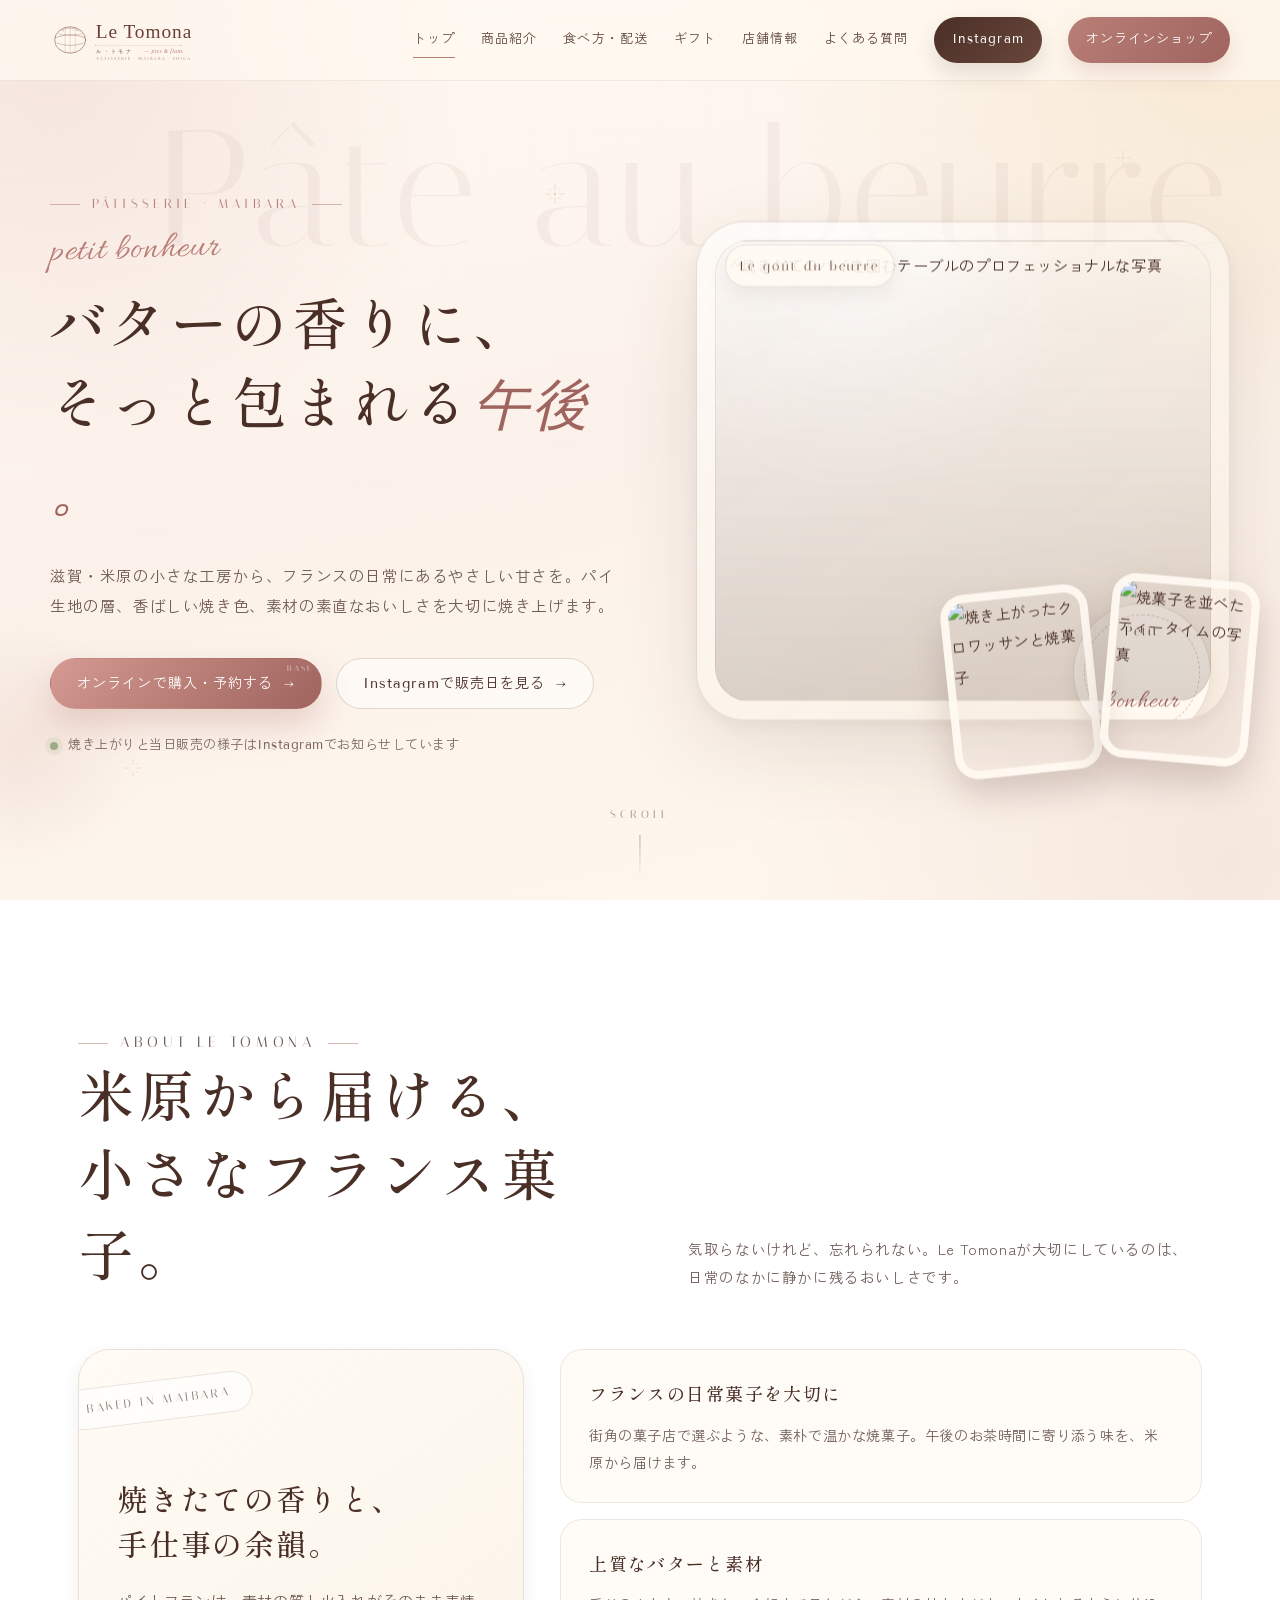
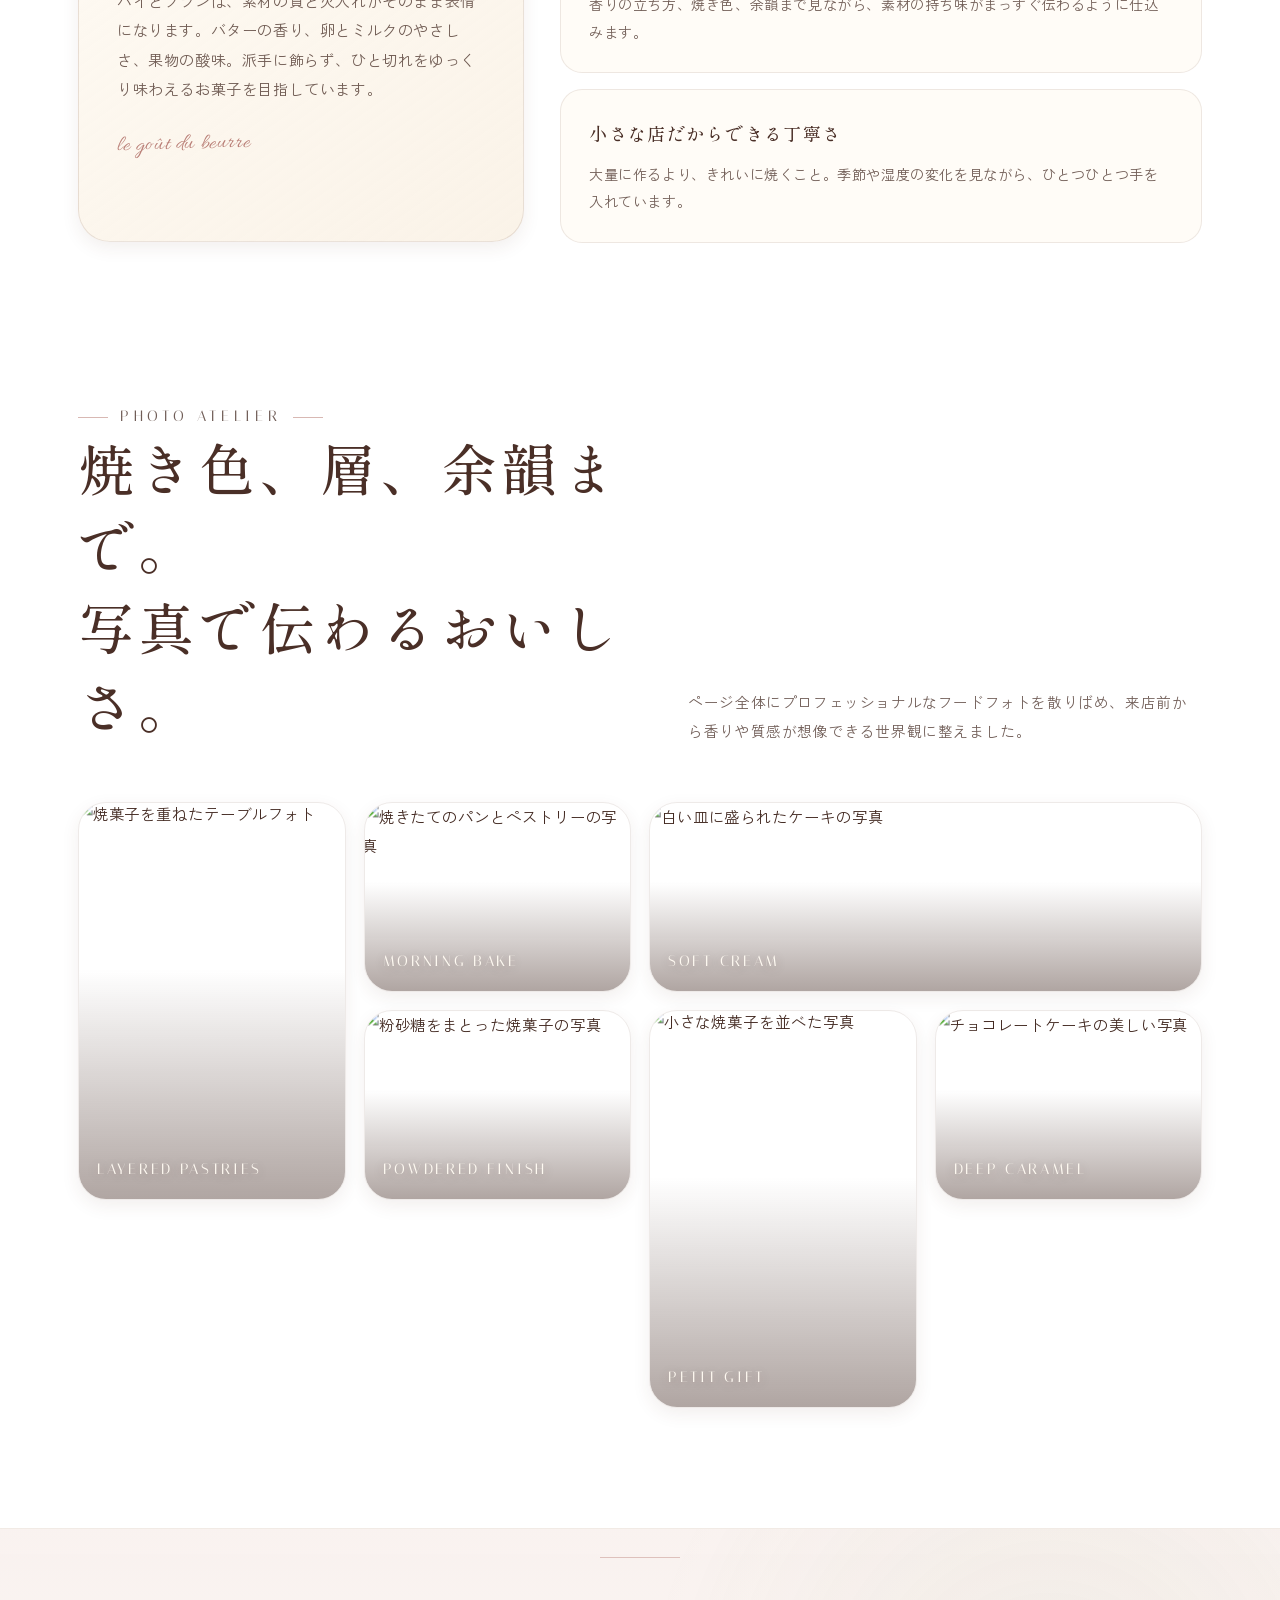
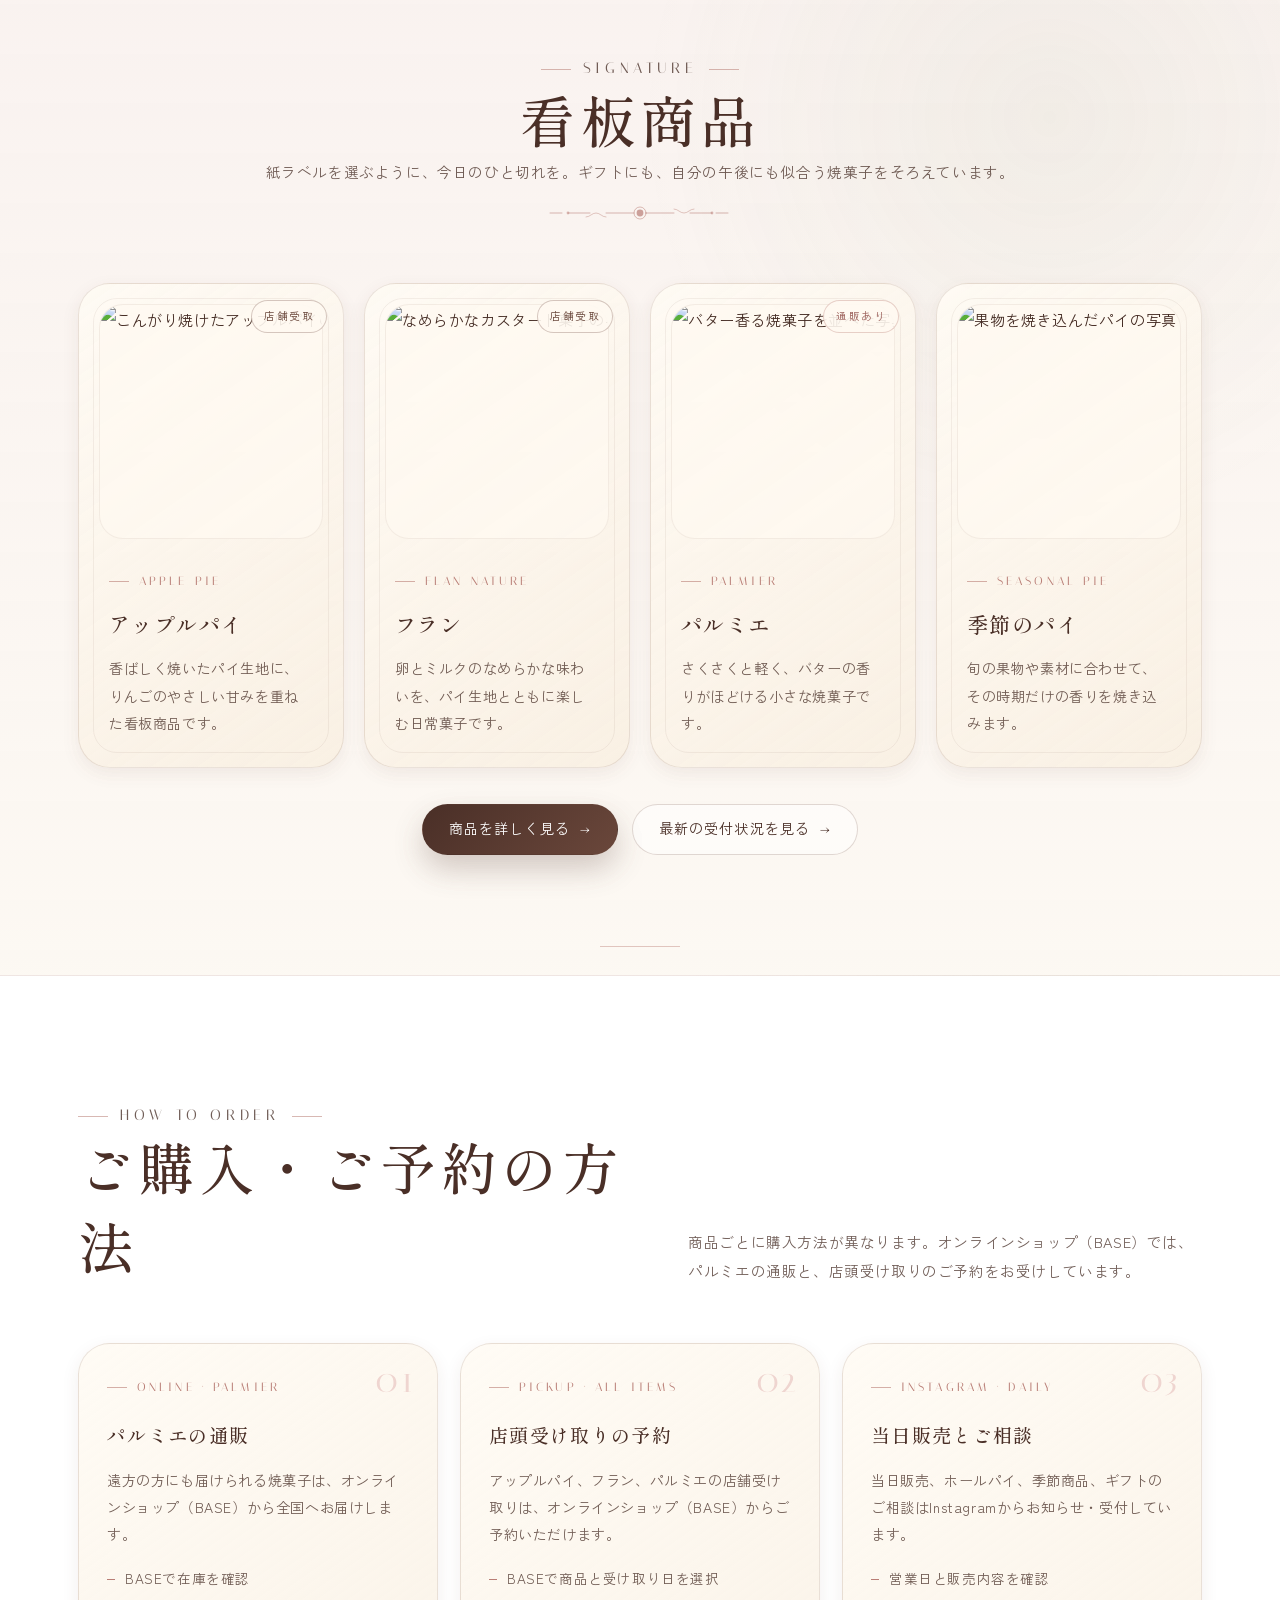
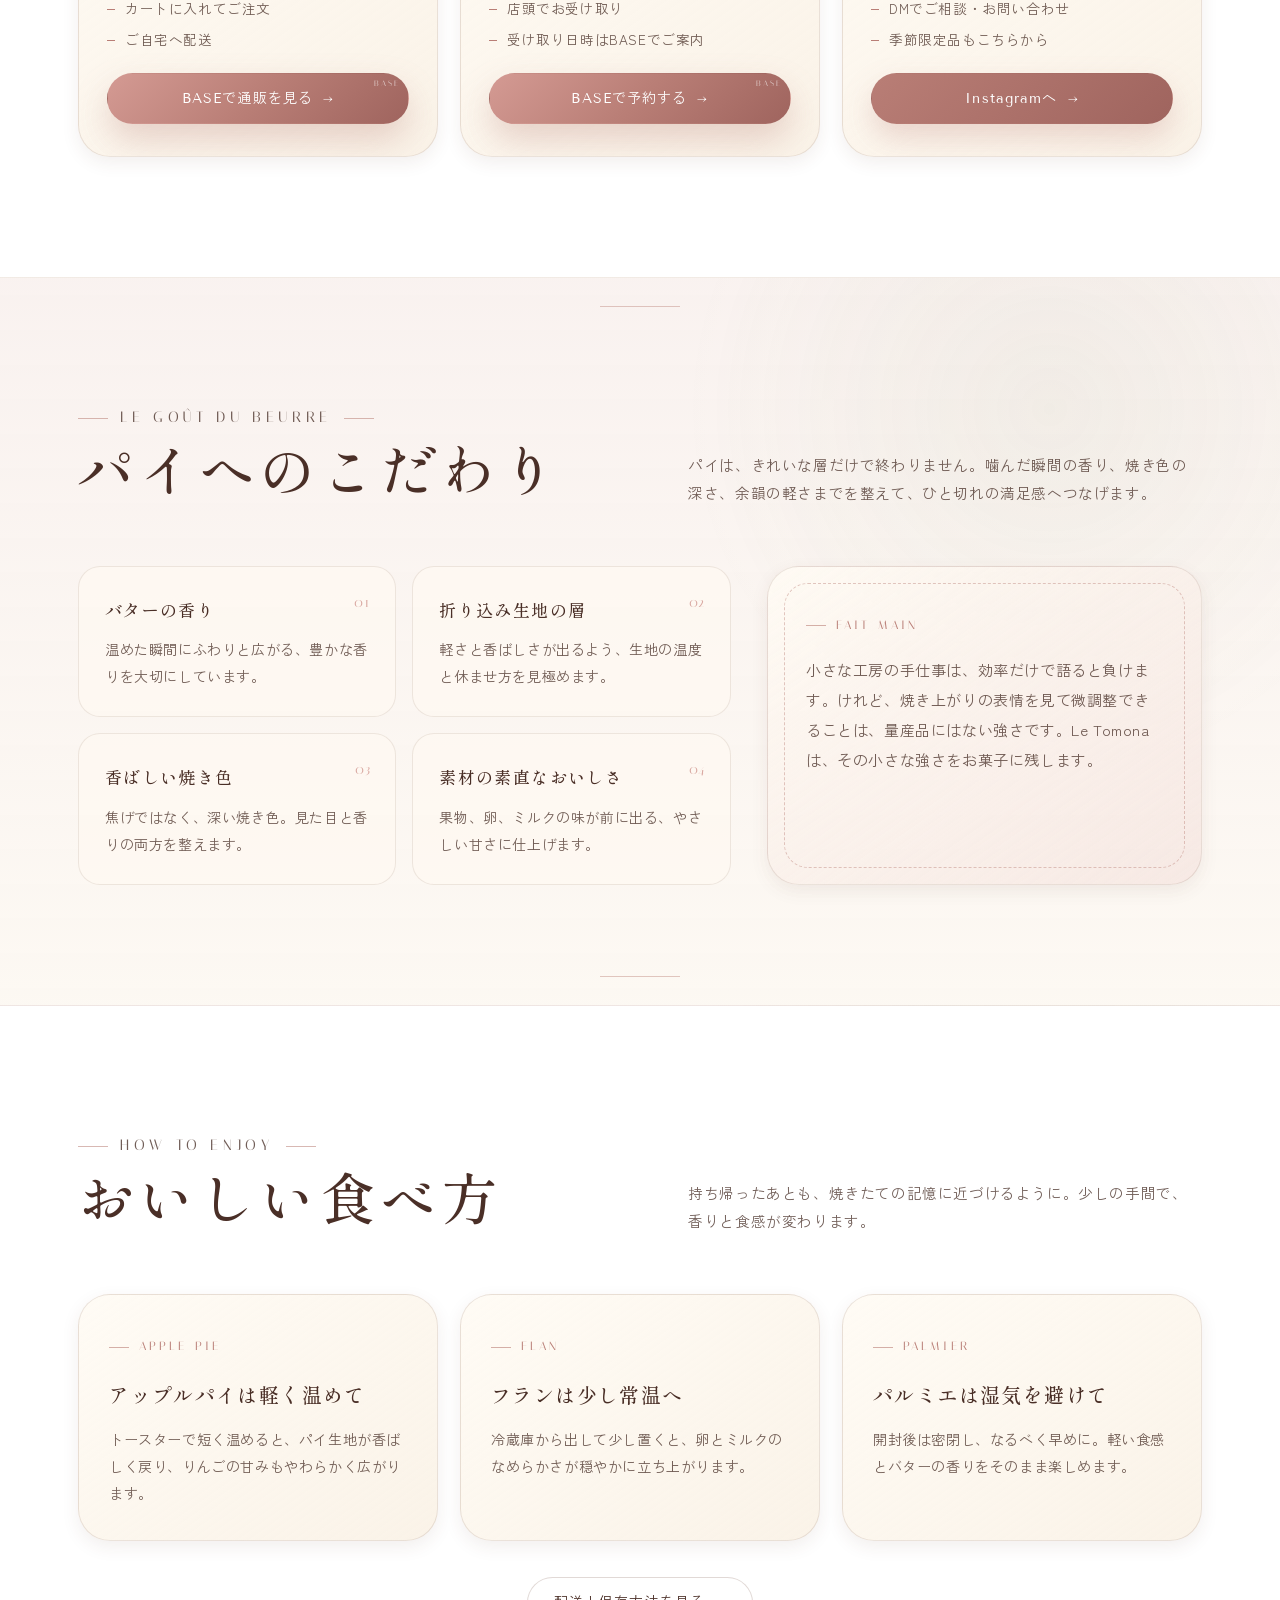
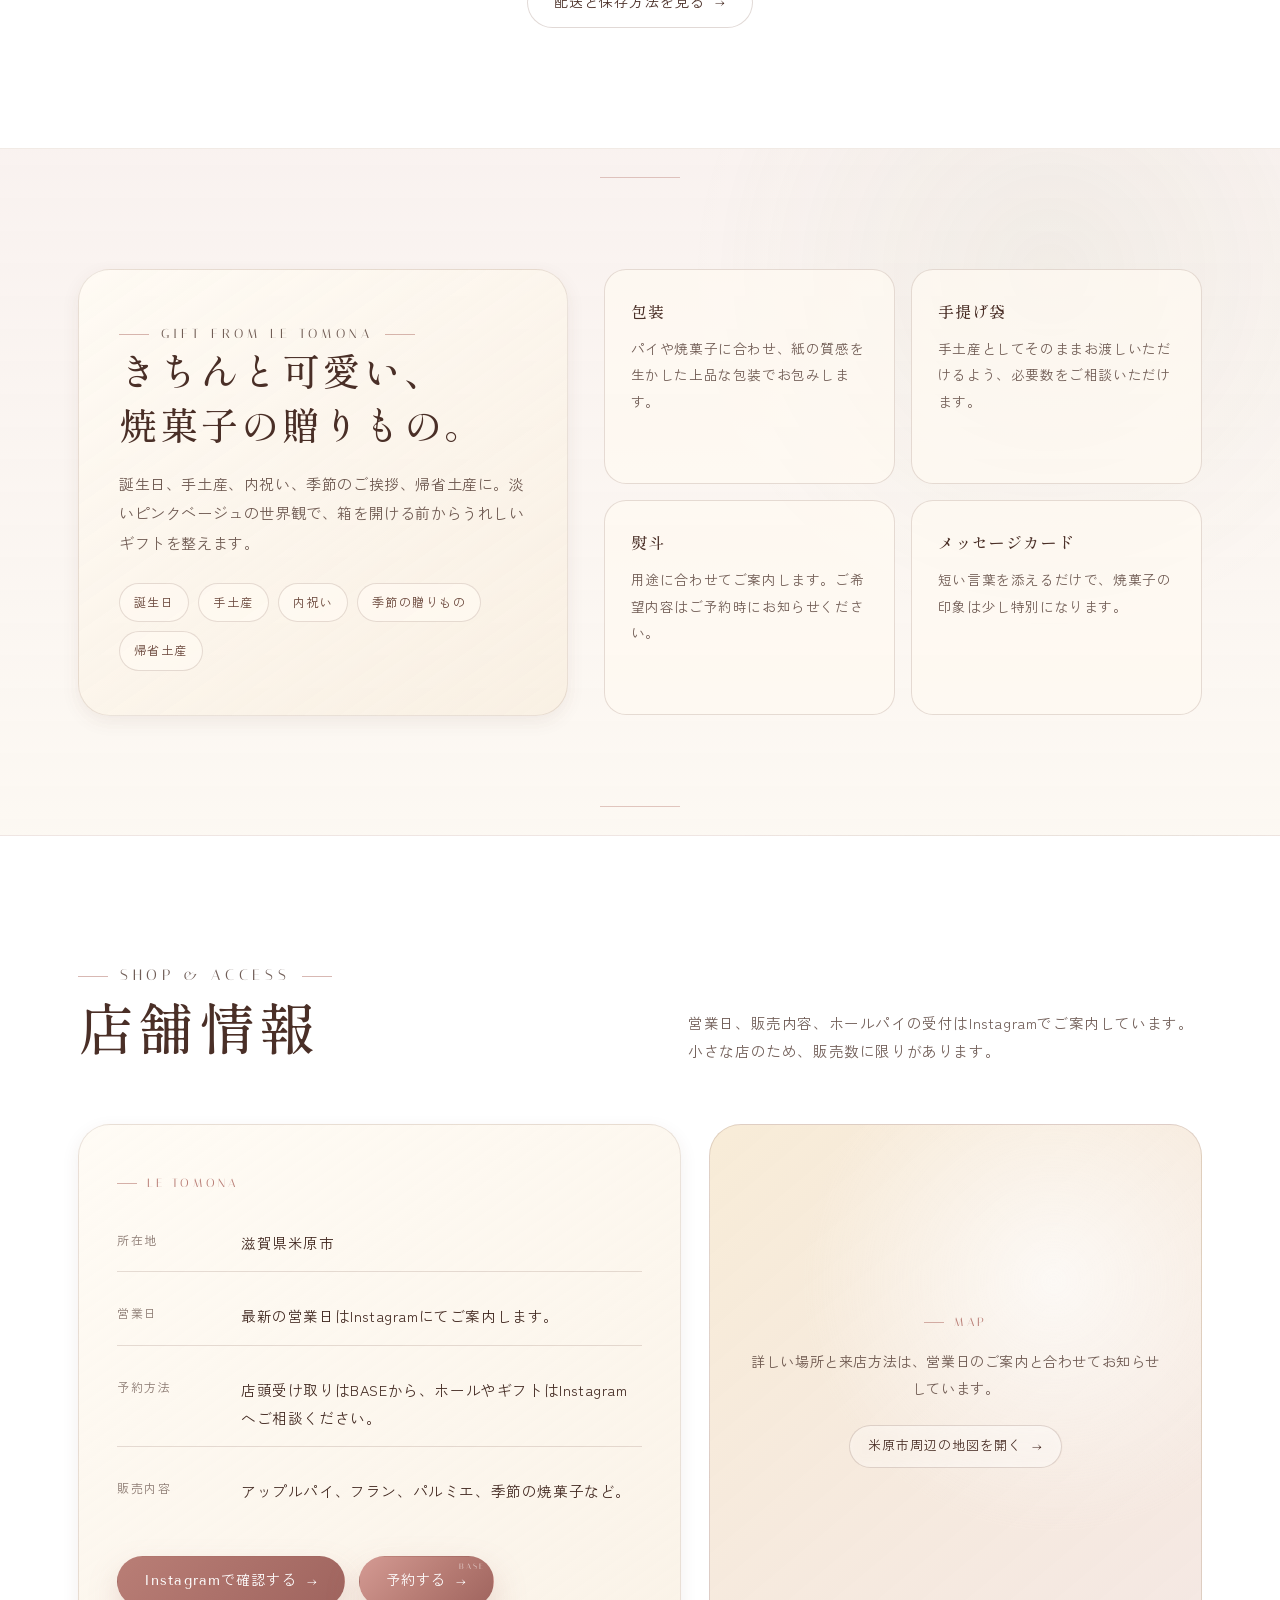
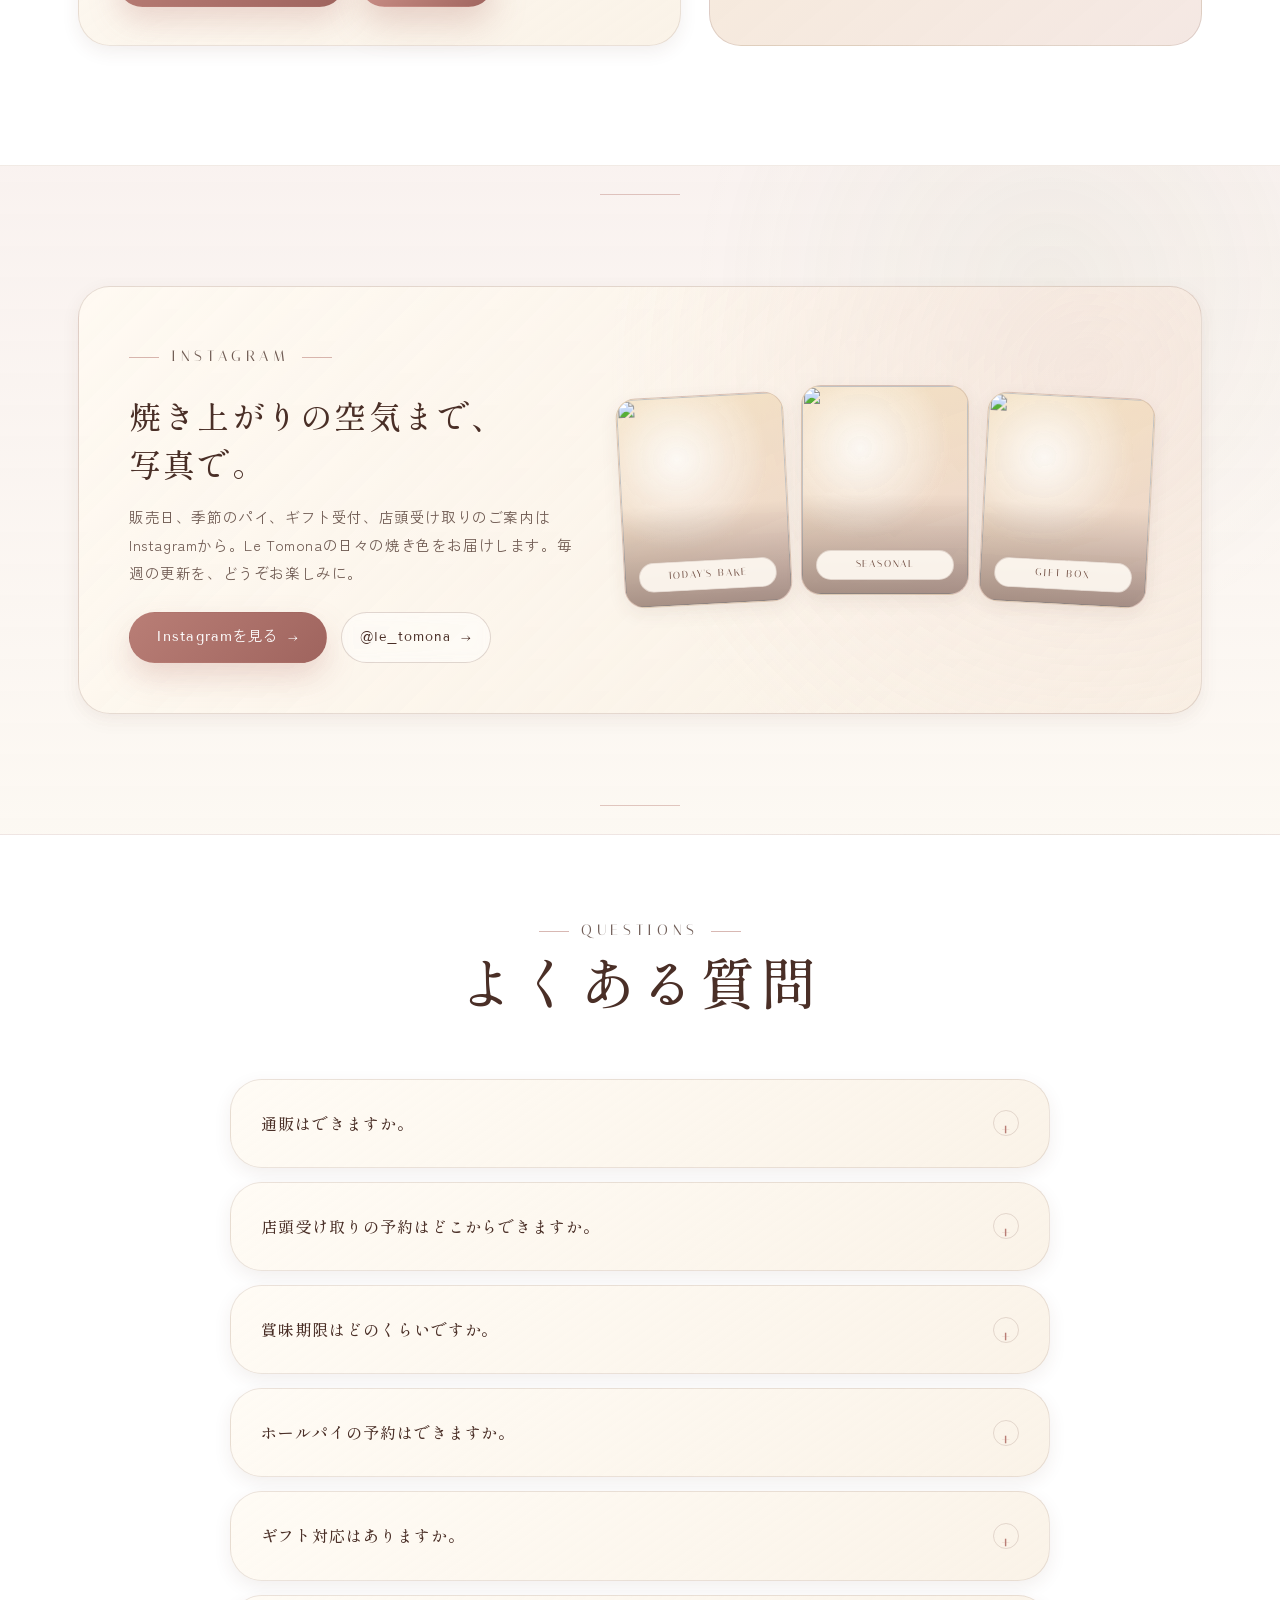
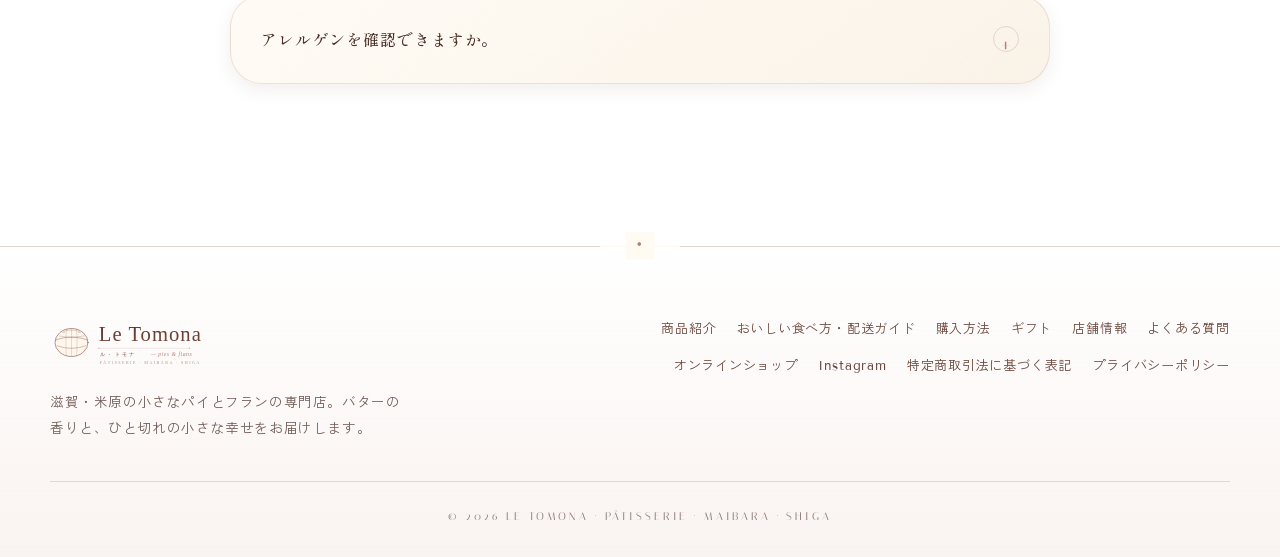
==== index.html @ 3a1b68e4 "Add files via upload" ====
<!doctype html>
<html lang="ja">
<head>
  <meta charset="utf-8">
  <meta name="viewport" content="width=device-width, initial-scale=1">
  <title>Le Tomona | 滋賀・米原のパイとフランの専門店</title>
  <meta name="description" content="Le Tomona（ル・トモナ）は、滋賀・米原の小さなパイとフランの専門店です。バターの香り、香ばしい焼き色、フランスの日常菓子を大切に、ひとつひとつ丁寧に焼き上げます。">
  <meta property="og:title" content="Le Tomona | 滋賀・米原のパイとフランの専門店">
  <meta property="og:description" content="バターの香りに、そっと包まれる午後。滋賀・米原から、やさしい甘さのパイとフランをお届けします。">
  <meta property="og:type" content="website">
  <meta property="og:image" content="https://images.unsplash.com/photo-1519915028121-7d3463d20b13?auto=format&fit=crop&w=1280&q=82">
  <link rel="icon" href="assets/favicon.svg" type="image/svg+xml">

  <link rel="preconnect" href="https://images.unsplash.com">
  <link rel="preconnect" href="https://fonts.googleapis.com">
  <link rel="preconnect" href="https://fonts.gstatic.com" crossorigin>
  <link href="https://fonts.googleapis.com/css2?family=Italiana&family=Cormorant+Garamond:ital,wght@0,400;0,500;1,400;1,500&family=Tenor+Sans&family=Allura&family=Shippori+Mincho+B1:wght@400;500;600&family=Zen+Kaku+Gothic+Antique:wght@400;500&display=swap" rel="stylesheet">

  <link rel="stylesheet" href="styles.css">
</head>
<body>
  <a class="skip-link" href="#main">本文へ移動する</a>
  <div class="scroll-progress" data-scroll-progress aria-hidden="true"></div>

  <header class="site-header" data-header>
    <div class="header-inner">
      <a class="logo-link" href="index.html" aria-label="Le Tomona トップページへ">
        <img src="assets/logo.svg" width="178" height="50" alt="Le Tomona ル・トモナ">
      </a>
      <button class="nav-toggle" type="button" aria-label="メニューを開閉する" aria-expanded="false" aria-controls="site-nav" data-nav-toggle>
        <span class="nav-toggle-line"></span>
        <span class="nav-toggle-line"></span>
        <span class="nav-toggle-line"></span>
      </button>
      <nav class="site-nav" id="site-nav" aria-label="主要ナビゲーション" data-nav>
        <a href="index.html" aria-current="page">トップ</a>
        <a href="products.html">商品紹介</a>
        <a href="guide.html">食べ方・配送</a>
        <a href="index.html#gift">ギフト</a>
        <a href="index.html#shop">店舗情報</a>
        <a href="index.html#faq">よくある質問</a>
        <a class="nav-cta" href="https://www.instagram.com/le_tomona?igsh=bzFsZndmN2lub2E0" target="_blank" rel="noopener">Instagram</a>
        <!-- BASEショップのURLは実際のURLに差し替えてください -->
        <a class="nav-base" href="https://letomona.thebase.in/" target="_blank" rel="noopener">オンラインショップ</a>
      </nav>
    </div>
  </header>

  <main id="main">
    <!-- ============================== HERO ============================== -->
    <section class="hero" aria-labelledby="hero-title">
      <span class="hero-ornament sparkle-1" aria-hidden="true" data-parallax-mouse="10">
        <svg viewBox="0 0 48 48" fill="none" stroke="currentColor" stroke-linecap="round" stroke-linejoin="round"><g stroke-width="1.2"><path d="M24 8v8M24 32v8M8 24h8M32 24h8" opacity=".75"/><path d="M14 14l4 4M30 30l4 4M34 14l-4 4M14 34l4-4" opacity=".55"/><circle cx="24" cy="24" r="2" fill="currentColor" stroke="none" opacity=".8"/></g></svg>
      </span>
      <span class="hero-ornament sparkle-2" aria-hidden="true" data-parallax-mouse="-14">
        <svg viewBox="0 0 48 48" fill="none" stroke="currentColor" stroke-linecap="round" stroke-linejoin="round"><g stroke-width="1.2"><path d="M24 8v8M24 32v8M8 24h8M32 24h8" opacity=".75"/><circle cx="24" cy="24" r="2" fill="currentColor" stroke="none" opacity=".8"/></g></svg>
      </span>
      <span class="hero-ornament sparkle-3" aria-hidden="true" data-parallax-mouse="12">
        <svg viewBox="0 0 48 48" fill="none" stroke="currentColor" stroke-linecap="round" stroke-linejoin="round"><g stroke-width="1.2"><path d="M24 8v8M24 32v8M8 24h8M32 24h8" opacity=".75"/><path d="M14 14l4 4M30 30l4 4M34 14l-4 4M14 34l4-4" opacity=".55"/></g></svg>
      </span>

      <div class="hero-copy" data-reveal="up">
        <p class="eyebrow">Pâtisserie · Maibara</p>
        <span class="hero-script">petit bonheur</span>
        <h1 id="hero-title"><span>バターの香りに、</span><span>そっと包まれる<em>午後。</em></span></h1>
        <p class="hero-lead">滋賀・米原の小さな工房から、フランスの日常にあるやさしい甘さを。パイ生地の層、香ばしい焼き色、素材の素直なおいしさを大切に焼き上げます。</p>
        <div class="hero-actions" aria-label="購入と予約への導線">
          <!-- BASEショップのURLは実際のURLに差し替えてください -->
          <a class="btn btn-base" href="https://letomona.thebase.in/" target="_blank" rel="noopener">オンラインで購入・予約する</a>
          <a class="btn btn-ghost" href="https://www.instagram.com/le_tomona?igsh=bzFsZndmN2lub2E0" target="_blank" rel="noopener">Instagramで販売日を見る</a>
        </div>
        <a class="instagram-note" href="https://www.instagram.com/le_tomona?igsh=bzFsZndmN2lub2E0" target="_blank" rel="noopener">焼き上がりと当日販売の様子はInstagramでお知らせしています</a>
      </div>

      <div class="hero-visual" data-reveal="rise" data-parallax-y="-0.04">
        <figure class="hero-card">
          <img src="https://images.unsplash.com/photo-1519915028121-7d3463d20b13?auto=format&fit=crop&w=1280&q=82" width="740" height="640" alt="焼きたてのパイを囲むテーブルのプロフェッショナルな写真" fetchpriority="high">
          <figcaption class="hero-ribbon"><span>Petit</span><strong>bonheur</strong></figcaption>
        </figure>
        <div class="hero-photo-stack" aria-label="焼菓子の写真コラージュ">
          <img src="https://images.unsplash.com/photo-1555507036-ab1f4038808a?auto=format&fit=crop&w=520&q=80" width="220" height="280" alt="焼き上がったクロワッサンと焼菓子" loading="lazy">
          <img src="https://images.unsplash.com/photo-1499636136210-6f4ee915583e?auto=format&fit=crop&w=520&q=80" width="220" height="280" alt="焼菓子を並べたティータイムの写真" loading="lazy">
        </div>
      </div>

      <div class="scroll-hint" aria-hidden="true">SCROLL</div>
    </section>

    <!-- ============================== ABOUT ============================== -->
    <section class="section" id="about" aria-labelledby="about-title">
      <div class="section-title" data-reveal="up">
        <div>
          <p class="eyebrow">About Le Tomona</p>
          <h2 id="about-title">米原から届ける、<br>小さなフランス菓子。</h2>
        </div>
        <p>気取らないけれど、忘れられない。Le Tomonaが大切にしているのは、日常のなかに静かに残るおいしさです。</p>
      </div>

      <div class="about-grid">
        <article class="story-card" data-reveal="left">
          <h3 class="story-card-title">焼きたての香りと、<br>手仕事の余韻。</h3>
          <p>パイとフランは、素材の質と火入れがそのまま表情になります。バターの香り、卵とミルクのやさしさ、果物の酸味。派手に飾らず、ひと切れをゆっくり味わえるお菓子を目指しています。</p>
          <span class="story-card-script">le goût du beurre</span>
        </article>
        <div class="story-lines" data-reveal-children>
          <article class="story-line">
            <h3>フランスの日常菓子を大切に</h3>
            <p>街角の菓子店で選ぶような、素朴で温かな焼菓子。午後のお茶時間に寄り添う味を、米原から届けます。</p>
          </article>
          <article class="story-line">
            <h3>上質なバターと素材</h3>
            <p>香りの立ち方、焼き色、余韻まで見ながら、素材の持ち味がまっすぐ伝わるように仕込みます。</p>
          </article>
          <article class="story-line">
            <h3>小さな店だからできる丁寧さ</h3>
            <p>大量に作るより、きれいに焼くこと。季節や湿度の変化を見ながら、ひとつひとつ手を入れています。</p>
          </article>
        </div>
      </div>
    </section>


    <!-- ============================== PHOTO GALLERY ============================== -->
    <section class="section photo-section" aria-labelledby="photo-title">
      <div class="section-title" data-reveal="up">
        <div>
          <p class="eyebrow">Photo atelier</p>
          <h2 id="photo-title">焼き色、層、余韻まで。<br>写真で伝わるおいしさ。</h2>
        </div>
        <p>ページ全体にプロフェッショナルなフードフォトを散りばめ、来店前から香りや質感が想像できる世界観に整えました。</p>
      </div>
      <div class="photo-mosaic" data-reveal-children>
        <figure class="photo-tile tall"><img src="https://images.unsplash.com/photo-1517433367423-c7e5b0f35086?auto=format&fit=crop&w=900&q=82" width="640" height="860" alt="焼菓子を重ねたテーブルフォト" loading="lazy"><figcaption>layered pastries</figcaption></figure>
        <figure class="photo-tile"><img src="https://images.unsplash.com/photo-1509365465985-25d11c17e812?auto=format&fit=crop&w=900&q=82" width="640" height="520" alt="焼きたてのパンとペストリーの写真" loading="lazy"><figcaption>morning bake</figcaption></figure>
        <figure class="photo-tile wide"><img src="https://images.unsplash.com/photo-1565958011703-44f9829ba187?auto=format&fit=crop&w=900&q=82" width="900" height="560" alt="白い皿に盛られたケーキの写真" loading="lazy"><figcaption>soft cream</figcaption></figure>
        <figure class="photo-tile"><img src="https://images.unsplash.com/photo-1551024506-0bccd828d307?auto=format&fit=crop&w=900&q=82" width="640" height="520" alt="粉砂糖をまとった焼菓子の写真" loading="lazy"><figcaption>powdered finish</figcaption></figure>
        <figure class="photo-tile tall"><img src="https://images.unsplash.com/photo-1514517604298-cf80e0fb7f1e?auto=format&fit=crop&w=900&q=82" width="640" height="860" alt="小さな焼菓子を並べた写真" loading="lazy"><figcaption>petit gift</figcaption></figure>
        <figure class="photo-tile"><img src="https://images.unsplash.com/photo-1578985545062-69928b1d9587?auto=format&fit=crop&w=900&q=82" width="640" height="520" alt="チョコレートケーキの美しい写真" loading="lazy"><figcaption>deep caramel</figcaption></figure>
      </div>
    </section>

    <!-- ============================== SIGNATURE ============================== -->
    <section class="section section-muted" aria-labelledby="signature-title">
      <div class="section-inner">
        <div class="section-title center" data-reveal="up">
          <p class="eyebrow">Signature</p>
          <h2 id="signature-title">看板商品</h2>
          <p>紙ラベルを選ぶように、今日のひと切れを。ギフトにも、自分の午後にも似合う焼菓子をそろえています。</p>
          <div class="ornament-divider" aria-hidden="true">
            <svg viewBox="0 0 240 24" fill="none" stroke="currentColor" stroke-linecap="round" stroke-linejoin="round"><g stroke-width="1"><circle cx="120" cy="12" r="3.4" fill="currentColor" stroke="none" opacity=".7"/><circle cx="120" cy="12" r="6" opacity=".5"/><path d="M126 12h28M170 12h22M196 12h12M114 12H86M70 12H48M42 12H30" opacity=".55"/><path d="M154 8c4 0 6 4 10 4s6-4 10-4M86 16c-4 0-6-4-10-4s-6 4-10 4" opacity=".42"/><circle cx="192" cy="12" r="1.4" fill="currentColor" stroke="none" opacity=".5"/><circle cx="48" cy="12" r="1.4" fill="currentColor" stroke="none" opacity=".5"/></g></svg>
          </div>
        </div>
        <div class="product-grid" data-reveal-children>
          <article class="product-card">
            <span class="product-badge pickup">店舗受取</span>
            <div class="product-image"><img src="https://images.unsplash.com/photo-1621743478914-cc8a86d7e9f5?auto=format&fit=crop&w=900&q=82" width="420" height="320" alt="こんがり焼けたアップルパイの写真" loading="lazy"></div>
            <div class="product-body">
              <span class="label">Apple Pie</span>
              <h3>アップルパイ</h3>
              <p>香ばしく焼いたパイ生地に、りんごのやさしい甘みを重ねた看板商品です。</p>
            </div>
          </article>
          <article class="product-card">
            <span class="product-badge pickup">店舗受取</span>
            <div class="product-image"><img src="https://images.unsplash.com/photo-1488477181946-6428a0291777?auto=format&fit=crop&w=900&q=82" width="420" height="320" alt="なめらかなカスタード菓子の写真" loading="lazy"></div>
            <div class="product-body">
              <span class="label">Flan Nature</span>
              <h3>フラン</h3>
              <p>卵とミルクのなめらかな味わいを、パイ生地とともに楽しむ日常菓子です。</p>
            </div>
          </article>
          <article class="product-card">
            <span class="product-badge">通販あり</span>
            <div class="product-image"><img src="https://images.unsplash.com/photo-1509440159596-0249088772ff?auto=format&fit=crop&w=900&q=82" width="420" height="320" alt="バター香る焼菓子を並べた写真" loading="lazy"></div>
            <div class="product-body">
              <span class="label">Palmier</span>
              <h3>パルミエ</h3>
              <p>さくさくと軽く、バターの香りがほどける小さな焼菓子です。</p>
            </div>
          </article>
          <article class="product-card">
            <div class="product-image"><img src="https://images.unsplash.com/photo-1464305795204-6f5bbfc7fb81?auto=format&fit=crop&w=900&q=82" width="420" height="320" alt="果物を焼き込んだパイの写真" loading="lazy"></div>
            <div class="product-body">
              <span class="label">Seasonal Pie</span>
              <h3>季節のパイ</h3>
              <p>旬の果物や素材に合わせて、その時期だけの香りを焼き込みます。</p>
            </div>
          </article>
        </div>
        <div class="action-row" style="justify-content:center" data-reveal="up">
          <a class="btn btn-choco" href="products.html">商品を詳しく見る</a>
          <a class="btn btn-ghost" href="https://www.instagram.com/le_tomona?igsh=bzFsZndmN2lub2E0" target="_blank" rel="noopener">最新の受付状況を見る</a>
        </div>
      </div>
    </section>

    <!-- ============================== ORDER (BASE flow) ============================== -->
    <section class="section" id="order" aria-labelledby="order-title">
      <div class="section-title" data-reveal="up">
        <div>
          <p class="eyebrow">How to order</p>
          <h2 id="order-title">ご購入・ご予約の方法</h2>
        </div>
        <p>商品ごとに購入方法が異なります。オンラインショップ（BASE）では、パルミエの通販と、店頭受け取りのご予約をお受けしています。</p>
      </div>

      <div class="order-flow" data-reveal-children>
        <article class="order-card">
          <span class="order-number">01</span>
          <span class="label">Online · Palmier</span>
          <h3>パルミエの通販</h3>
          <p>遠方の方にも届けられる焼菓子は、オンラインショップ（BASE）から全国へお届けします。</p>
          <ul>
            <li>BASEで在庫を確認</li>
            <li>カートに入れてご注文</li>
            <li>ご自宅へ配送</li>
          </ul>
          <!-- BASEショップのURLは実際のURLに差し替えてください -->
          <a class="btn btn-base" href="https://letomona.thebase.in/" target="_blank" rel="noopener">BASEで通販を見る</a>
        </article>

        <article class="order-card">
          <span class="order-number">02</span>
          <span class="label">Pickup · All items</span>
          <h3>店頭受け取りの予約</h3>
          <p>アップルパイ、フラン、パルミエの店舗受け取りは、オンラインショップ（BASE）からご予約いただけます。</p>
          <ul>
            <li>BASEで商品と受け取り日を選択</li>
            <li>店頭でお受け取り</li>
            <li>受け取り日時はBASEでご案内</li>
          </ul>
          <!-- BASEショップのURLは実際のURLに差し替えてください -->
          <a class="btn btn-base" href="https://letomona.thebase.in/" target="_blank" rel="noopener">BASEで予約する</a>
        </article>

        <article class="order-card">
          <span class="order-number">03</span>
          <span class="label">Instagram · Daily</span>
          <h3>当日販売とご相談</h3>
          <p>当日販売、ホールパイ、季節商品、ギフトのご相談はInstagramからお知らせ・受付しています。</p>
          <ul>
            <li>営業日と販売内容を確認</li>
            <li>DMでご相談・お問い合わせ</li>
            <li>季節限定品もこちらから</li>
          </ul>
          <a class="btn btn-primary" href="https://www.instagram.com/le_tomona?igsh=bzFsZndmN2lub2E0" target="_blank" rel="noopener">Instagramへ</a>
        </article>
      </div>
    </section>

    <!-- ============================== CRAFT ============================== -->
    <section class="section section-muted" aria-labelledby="craft-title">
      <div class="section-inner">
        <div class="section-title" data-reveal="up">
          <div>
            <p class="eyebrow">Le goût du beurre</p>
            <h2 id="craft-title">パイへのこだわり</h2>
          </div>
          <p>パイは、きれいな層だけで終わりません。噛んだ瞬間の香り、焼き色の深さ、余韻の軽さまでを整えて、ひと切れの満足感へつなげます。</p>
        </div>
        <div class="craft-grid">
          <div class="craft-list" data-reveal-children>
            <article class="craft-item"><h3>バターの香り</h3><p>温めた瞬間にふわりと広がる、豊かな香りを大切にしています。</p></article>
            <article class="craft-item"><h3>折り込み生地の層</h3><p>軽さと香ばしさが出るよう、生地の温度と休ませ方を見極めます。</p></article>
            <article class="craft-item"><h3>香ばしい焼き色</h3><p>焦げではなく、深い焼き色。見た目と香りの両方を整えます。</p></article>
            <article class="craft-item"><h3>素材の素直なおいしさ</h3><p>果物、卵、ミルクの味が前に出る、やさしい甘さに仕上げます。</p></article>
          </div>
          <aside class="paper-card craft-note" data-reveal="right">
            <span class="label">Fait main</span>
            <p>小さな工房の手仕事は、効率だけで語ると負けます。けれど、焼き上がりの表情を見て微調整できることは、量産品にはない強さです。Le Tomonaは、その小さな強さをお菓子に残します。</p>
          </aside>
        </div>
      </div>
    </section>

    <!-- ============================== GUIDE ============================== -->
    <section class="section" aria-labelledby="guide-title">
      <div class="section-title" data-reveal="up">
        <div>
          <p class="eyebrow">How to enjoy</p>
          <h2 id="guide-title">おいしい食べ方</h2>
        </div>
        <p>持ち帰ったあとも、焼きたての記憶に近づけるように。少しの手間で、香りと食感が変わります。</p>
      </div>
      <div class="guide-grid" data-reveal-children>
        <article class="guide-card">
          <span class="label">Apple Pie</span>
          <h3>アップルパイは軽く温めて</h3>
          <p>トースターで短く温めると、パイ生地が香ばしく戻り、りんごの甘みもやわらかく広がります。</p>
        </article>
        <article class="guide-card">
          <span class="label">Flan</span>
          <h3>フランは少し常温へ</h3>
          <p>冷蔵庫から出して少し置くと、卵とミルクのなめらかさが穏やかに立ち上がります。</p>
        </article>
        <article class="guide-card">
          <span class="label">Palmier</span>
          <h3>パルミエは湿気を避けて</h3>
          <p>開封後は密閉し、なるべく早めに。軽い食感とバターの香りをそのまま楽しめます。</p>
        </article>
      </div>
      <div class="action-row" style="justify-content:center" data-reveal="up">
        <a class="btn btn-ghost" href="guide.html">配送と保存方法を見る</a>
      </div>
    </section>

    <!-- ============================== GIFT ============================== -->
    <section class="section section-muted" id="gift" aria-labelledby="gift-title">
      <div class="section-inner">
        <div class="gift-layout">
          <div class="gift-panel" data-reveal="left">
            <p class="eyebrow">Gift from Le Tomona</p>
            <h2 id="gift-title">きちんと可愛い、<br>焼菓子の贈りもの。</h2>
            <p>誕生日、手土産、内祝い、季節のご挨拶、帰省土産に。淡いピンクベージュの世界観で、箱を開ける前からうれしいギフトを整えます。</p>
            <ul class="gift-tags" aria-label="ギフト利用シーン">
              <li>誕生日</li><li>手土産</li><li>内祝い</li><li>季節の贈りもの</li><li>帰省土産</li>
            </ul>
          </div>
          <div class="gift-options" data-reveal-children>
            <article class="gift-option"><h3>包装</h3><p>パイや焼菓子に合わせ、紙の質感を生かした上品な包装でお包みします。</p></article>
            <article class="gift-option"><h3>手提げ袋</h3><p>手土産としてそのままお渡しいただけるよう、必要数をご相談いただけます。</p></article>
            <article class="gift-option"><h3>熨斗</h3><p>用途に合わせてご案内します。ご希望内容はご予約時にお知らせください。</p></article>
            <article class="gift-option"><h3>メッセージカード</h3><p>短い言葉を添えるだけで、焼菓子の印象は少し特別になります。</p></article>
          </div>
        </div>
      </div>
    </section>

    <!-- ============================== SHOP ============================== -->
    <section class="section" id="shop" aria-labelledby="shop-title">
      <div class="section-title" data-reveal="up">
        <div>
          <p class="eyebrow">Shop &amp; Access</p>
          <h2 id="shop-title">店舗情報</h2>
        </div>
        <p>営業日、販売内容、ホールパイの受付はInstagramでご案内しています。小さな店のため、販売数に限りがあります。</p>
      </div>
      <div class="access-grid">
        <article class="access-card" data-reveal="left">
          <span class="label">Le Tomona</span>
          <dl class="shop-data">
            <div><dt>所在地</dt><dd>滋賀県米原市</dd></div>
            <div><dt>営業日</dt><dd>最新の営業日はInstagramにてご案内します。</dd></div>
            <div><dt>予約方法</dt><dd>店頭受け取りはBASEから、ホールやギフトはInstagramへご相談ください。</dd></div>
            <div><dt>販売内容</dt><dd>アップルパイ、フラン、パルミエ、季節の焼菓子など。</dd></div>
          </dl>
          <div class="action-row">
            <a class="btn btn-primary" href="https://www.instagram.com/le_tomona?igsh=bzFsZndmN2lub2E0" target="_blank" rel="noopener">Instagramで確認する</a>
            <!-- BASEショップのURLは実際のURLに差し替えてください -->
            <a class="btn btn-base" href="https://letomona.thebase.in/" target="_blank" rel="noopener">予約する</a>
          </div>
        </article>
        <aside class="map-frame" data-reveal="right" aria-label="Googleマップへの導線">
          <div>
            <span class="label">Map</span>
            <p>詳しい場所と来店方法は、営業日のご案内と合わせてお知らせしています。</p>
            <a class="btn btn-ghost btn-small" href="https://www.google.com/maps/search/?api=1&query=%E6%BB%8B%E8%B3%80%E7%9C%8C%E7%B1%B3%E5%8E%9F%E5%B8%82" target="_blank" rel="noopener">米原市周辺の地図を開く</a>
          </div>
        </aside>
      </div>
    </section>

    <!-- ============================== INSTAGRAM ============================== -->
    <section class="section section-muted" aria-labelledby="instagram-title">
      <div class="section-inner">
        <div class="instagram-strip" data-reveal="up">
          <div>
            <p class="eyebrow">Instagram</p>
            <h2 id="instagram-title">焼き上がりの空気まで、<br>写真で。</h2>
            <p>販売日、季節のパイ、ギフト受付、店頭受け取りのご案内はInstagramから。Le Tomonaの日々の焼き色をお届けします。毎週の更新を、どうぞお楽しみに。</p>
            <div class="action-row" style="margin-top:6px">
              <a class="btn btn-primary" href="https://www.instagram.com/le_tomona?igsh=bzFsZndmN2lub2E0" target="_blank" rel="noopener">Instagramを見る</a>
              <a class="btn btn-ghost btn-small" href="https://www.instagram.com/le_tomona?igsh=bzFsZndmN2lub2E0" target="_blank" rel="noopener">@le_tomona</a>
            </div>
          </div>
          <div class="insta-cards" aria-hidden="true">
            <span class="insta-card"><img src="https://images.unsplash.com/photo-1499636136210-6f4ee915583e?auto=format&fit=crop&w=700&q=82" alt="" loading="lazy"><span class="insta-tag">Today's bake</span></span>
            <span class="insta-card"><img src="https://images.unsplash.com/photo-1555507036-ab1f4038808a?auto=format&fit=crop&w=700&q=82" alt="" loading="lazy"><span class="insta-tag">Seasonal</span></span>
            <span class="insta-card"><img src="https://images.unsplash.com/photo-1506459225024-1428097a7e18?auto=format&fit=crop&w=700&q=82" alt="" loading="lazy"><span class="insta-tag">Gift box</span></span>
          </div>
        </div>
      </div>
    </section>

    <!-- ============================== FAQ ============================== -->
    <section class="section section-tight" id="faq" aria-labelledby="faq-title">
      <div class="section-title center" data-reveal="up">
        <p class="eyebrow">Questions</p>
        <h2 id="faq-title">よくある質問</h2>
      </div>
      <div class="faq-list" data-reveal-children>
        <details class="faq-item"><summary>通販はできますか。</summary><p>パルミエは、オンラインショップ（BASE）から全国配送でご購入いただけます。アップルパイ、フランは品質保持の都合上、店舗受け取りのご予約のみとさせていただいています。</p></details>
        <details class="faq-item"><summary>店頭受け取りの予約はどこからできますか。</summary><p>アップルパイ、フラン、パルミエの店頭受け取りは、オンラインショップ（BASE）からご予約いただけます。受け取り日時の選択肢は商品ごとにご案内します。</p></details>
        <details class="faq-item"><summary>賞味期限はどのくらいですか。</summary><p>商品ごとに異なります。お渡し時または発送時に、保存方法とあわせてご案内します。風味のよいうちに早めにお召し上がりください。</p></details>
        <details class="faq-item"><summary>ホールパイの予約はできますか。</summary><p>ホールパイは数量限定のためInstagramのDMで個別にご相談を承っています。ご用途と受け取り希望日を添えてご連絡ください。</p></details>
        <details class="faq-item"><summary>ギフト対応はありますか。</summary><p>包装、手提げ袋、熨斗、メッセージカードについてご相談いただけます。商品や時期により対応内容が変わる場合があります。</p></details>
        <details class="faq-item"><summary>アレルゲンを確認できますか。</summary><p>小麦、乳成分、卵を含む商品を扱います。ナッツや果物を使用する季節商品もありますので、詳しくはご購入前にお問い合わせください。</p></details>
      </div>
    </section>
  </main>

  <footer class="site-footer">
    <div class="footer-inner">
      <div>
        <img class="footer-logo" src="assets/logo.svg" width="190" height="54" alt="Le Tomona ル・トモナ">
        <p class="footer-copy">滋賀・米原の小さなパイとフランの専門店。バターの香りと、ひと切れの小さな幸せをお届けします。</p>
      </div>
      <nav class="footer-nav" aria-label="フッターナビゲーション">
        <a href="products.html">商品紹介</a>
        <a href="guide.html">おいしい食べ方・配送ガイド</a>
        <a href="index.html#order">購入方法</a>
        <a href="index.html#gift">ギフト</a>
        <a href="index.html#shop">店舗情報</a>
        <a href="index.html#faq">よくある質問</a>
        <a href="https://letomona.thebase.in/" target="_blank" rel="noopener">オンラインショップ</a>
        <a href="https://www.instagram.com/le_tomona?igsh=bzFsZndmN2lub2E0" target="_blank" rel="noopener">Instagram</a>
        <a href="legal.html">特定商取引法に基づく表記</a>
        <a href="privacy.html">プライバシーポリシー</a>
      </nav>
    </div>
    <div class="footer-bottom">© <span data-year></span> Le Tomona · Pâtisserie · Maibara · Shiga</div>
  </footer>

  <div class="mobile-cta" aria-label="固定CTA">
    <a class="is-primary" href="https://letomona.thebase.in/" target="_blank" rel="noopener">購入・予約</a>
    <a href="https://www.instagram.com/le_tomona?igsh=bzFsZndmN2lub2E0" target="_blank" rel="noopener">Instagram</a>
    <a href="index.html#faq">よくある質問</a>
  </div>
  <script src="script.js" defer></script>
</body>
</html>
---- styles.css ----
@charset "UTF-8";

/* =========================================================================
   Le Tomona — Stylesheet
   Soft Editorial × Patisserie Romance
   ========================================================================= */

:root {
  /* Palette ------------------------------------------------------------- */
  --ivory: #fffaf2;
  --ivory-2: #fdf4e8;
  --cream: #f8eddd;
  --butter: #f3dfbd;
  --pink-beige: #ead1c8;
  --rose-50: #f8ece8;
  --rose-100: #efd5d0;
  --rose-200: #d9a8a1;
  --rose-300: #b97e76;
  --rose-400: #9f645e;
  --choco: #4a2f27;
  --choco-2: #6a473b;
  --gold: #c9a35e;
  --pistachio: #9cae88;

  --ink: #432a22;
  --ink-soft: rgba(67, 42, 34, .76);
  --ink-muted: rgba(67, 42, 34, .60);

  --line: rgba(118, 80, 67, .18);
  --line-strong: rgba(118, 80, 67, .34);
  --line-dashed: rgba(185, 126, 118, .42);

  --paper: rgba(255, 251, 244, .86);

  /* Shadow -------------------------------------------------------------- */
  --shadow-lg: 0 30px 80px rgba(86, 54, 42, .12), 0 6px 18px rgba(86, 54, 42, .05);
  --shadow-md: 0 16px 44px rgba(86, 54, 42, .10), 0 3px 10px rgba(86, 54, 42, .04);
  --shadow-sm: 0 6px 18px rgba(86, 54, 42, .08);

  /* Radius -------------------------------------------------------------- */
  --radius-xl: 42px;
  --radius-lg: 32px;
  --radius-md: 22px;
  --radius-sm: 14px;

  /* Layout -------------------------------------------------------------- */
  --max: 1180px;
  --max-narrow: 920px;

  /* Type ---------------------------------------------------------------- */
  --display: "Italiana", "Cormorant Garamond", "Times New Roman", serif;
  --serif: "Cormorant Garamond", "Times New Roman", serif;
  --jp-display: "Shippori Mincho B1", "Yu Mincho", "YuMincho", "Hiragino Mincho ProN", serif;
  --jp: "Zen Kaku Gothic Antique", "Hiragino Sans", "Yu Gothic", system-ui, sans-serif;
  --sans: "Tenor Sans", "Zen Kaku Gothic Antique", system-ui, sans-serif;
  --script: "Allura", "Pinyon Script", cursive;

  /* Motion -------------------------------------------------------------- */
  --ease-out: cubic-bezier(.22, .65, .25, 1);
  --ease-soft: cubic-bezier(.4, 0, .2, 1);
}

/* =========================================================================
   Reset & Base
   ========================================================================= */

*,
*::before,
*::after {
  box-sizing: border-box;
}

html {
  scroll-behavior: smooth;
  -webkit-text-size-adjust: 100%;
}

body {
  margin: 0;
  color: var(--ink);
  background:
    radial-gradient(circle at 4% 6%, rgba(239, 213, 208, .55) 0, rgba(239, 213, 208, 0) 28%),
    radial-gradient(circle at 96% 3%, rgba(243, 223, 189, .55) 0, rgba(243, 223, 189, 0) 30%),
    radial-gradient(circle at 96% 96%, rgba(234, 209, 200, .42) 0, rgba(234, 209, 200, 0) 32%),
    linear-gradient(168deg, var(--ivory) 0%, #fbf1ea 48%, #fff8ee 100%);
  background-attachment: fixed;
  font-family: var(--jp);
  font-weight: 400;
  font-size: 15px;
  line-height: 1.95;
  letter-spacing: .04em;
  -webkit-font-smoothing: antialiased;
  text-rendering: optimizeLegibility;
  overflow-x: hidden;
}

/* Paper grain */
body::before {
  content: "";
  position: fixed;
  inset: 0;
  pointer-events: none;
  z-index: -1;
  opacity: .32;
  background-image:
    linear-gradient(rgba(114, 76, 61, .03) 1px, transparent 1px),
    linear-gradient(90deg, rgba(114, 76, 61, .024) 1px, transparent 1px);
  background-size: 44px 44px;
  mask-image: linear-gradient(to bottom, rgba(0, 0, 0, .8), rgba(0, 0, 0, .2));
}

/* Dots */
body::after {
  content: "";
  position: fixed;
  inset: 0;
  z-index: -1;
  pointer-events: none;
  opacity: .22;
  background-image: radial-gradient(rgba(74, 47, 39, .14) .55px, transparent .55px);
  background-size: 6px 6px;
  mix-blend-mode: multiply;
}

img,
svg {
  max-width: 100%;
  height: auto;
}

a {
  color: inherit;
  text-decoration-color: rgba(185, 126, 118, .45);
  text-underline-offset: .22em;
}

a:hover {
  text-decoration-color: currentColor;
}

button,
a {
  -webkit-tap-highlight-color: transparent;
}

::selection {
  background: var(--rose-100);
  color: var(--choco);
}

/* =========================================================================
   Scroll progress bar (top)
   ========================================================================= */

.scroll-progress {
  position: fixed;
  top: 0;
  left: 0;
  height: 2px;
  width: 100%;
  background: transparent;
  z-index: 200;
  pointer-events: none;
}

.scroll-progress::before {
  content: "";
  display: block;
  height: 100%;
  width: var(--progress, 0%);
  background: linear-gradient(90deg, var(--rose-200), var(--rose-300), var(--choco-2));
  transition: width .12s linear;
  box-shadow: 0 0 18px rgba(185, 126, 118, .4);
}

/* =========================================================================
   Skip link
   ========================================================================= */

.skip-link {
  position: absolute;
  left: 16px;
  top: -80px;
  padding: 10px 16px;
  color: #fff;
  background: var(--choco);
  border-radius: 999px;
  z-index: 1000;
  font-family: var(--jp);
  font-size: 13px;
  transition: top .2s ease;
}

.skip-link:focus {
  top: 16px;
}

/* =========================================================================
   Header
   ========================================================================= */

.site-header {
  position: sticky;
  top: 0;
  z-index: 100;
  background: rgba(255, 250, 242, .72);
  border-bottom: 1px solid rgba(117, 82, 69, .10);
  backdrop-filter: blur(20px) saturate(1.1);
  -webkit-backdrop-filter: blur(20px) saturate(1.1);
  transition: padding .35s var(--ease-out), background .35s var(--ease-out), border-color .35s var(--ease-out);
}

.site-header.is-scrolled {
  background: rgba(255, 250, 242, .92);
  border-bottom-color: rgba(117, 82, 69, .18);
  box-shadow: 0 1px 0 rgba(117, 82, 69, .04), 0 8px 30px rgba(86, 54, 42, .04);
}

.header-inner {
  max-width: calc(var(--max) + 56px);
  margin: 0 auto;
  padding: 16px 28px;
  display: flex;
  align-items: center;
  justify-content: space-between;
  gap: 18px;
  transition: padding .35s var(--ease-out);
}

.site-header.is-scrolled .header-inner {
  padding-top: 11px;
  padding-bottom: 11px;
}

.logo-link {
  display: inline-flex;
  align-items: center;
  min-width: 190px;
  text-decoration: none;
  transition: transform .4s var(--ease-out);
}

.logo-link:hover {
  transform: translateY(-1px);
}

.logo-link img {
  width: 178px;
  display: block;
  transition: width .35s var(--ease-out);
}

.site-header.is-scrolled .logo-link img {
  width: 156px;
}

.nav-toggle {
  display: none;
  width: 46px;
  height: 46px;
  border: 1px solid var(--line);
  border-radius: 999px;
  background: rgba(255, 255, 255, .55);
  color: var(--choco);
  cursor: pointer;
  transition: background .25s ease, border-color .25s ease;
}

.nav-toggle:hover {
  background: rgba(255, 255, 255, .85);
  border-color: var(--line-strong);
}

.nav-toggle-line {
  display: block;
  width: 18px;
  height: 1px;
  margin: 5px auto;
  background: currentColor;
  transition: transform .3s var(--ease-out), opacity .25s ease;
}

.nav-toggle[aria-expanded="true"] .nav-toggle-line:nth-child(1) {
  transform: translateY(6px) rotate(38deg);
}

.nav-toggle[aria-expanded="true"] .nav-toggle-line:nth-child(2) {
  opacity: 0;
}

.nav-toggle[aria-expanded="true"] .nav-toggle-line:nth-child(3) {
  transform: translateY(-6px) rotate(-38deg);
}

.site-nav {
  display: flex;
  align-items: center;
  gap: 26px;
  font-family: var(--sans);
  font-size: 13px;
  letter-spacing: .08em;
}

.site-nav a {
  position: relative;
  text-decoration: none;
  color: rgba(74, 47, 39, .88);
  padding: 8px 0;
  transition: color .25s ease;
}

.site-nav a::after {
  content: "";
  position: absolute;
  left: 0;
  right: 0;
  bottom: 3px;
  height: 1px;
  background: var(--rose-300);
  transform: scaleX(0);
  transform-origin: right;
  transition: transform .35s var(--ease-out);
}

.site-nav a:hover {
  color: var(--rose-400);
}

.site-nav a:hover::after,
.site-nav a[aria-current="page"]::after {
  transform: scaleX(1);
  transform-origin: left;
}

.nav-cta {
  padding: 10px 18px !important;
  color: #fff !important;
  background: linear-gradient(135deg, var(--choco), var(--choco-2));
  border-radius: 999px;
  box-shadow: 0 10px 22px rgba(74, 47, 39, .14);
  transition: transform .25s var(--ease-out), box-shadow .25s ease;
}

.nav-cta:hover {
  transform: translateY(-1px);
  box-shadow: 0 12px 26px rgba(74, 47, 39, .22);
}

.nav-cta::after {
  display: none;
}

.nav-base {
  padding: 10px 18px !important;
  color: #fff !important;
  background: linear-gradient(135deg, var(--rose-300), var(--rose-400));
  border-radius: 999px;
  box-shadow: 0 10px 22px rgba(185, 126, 118, .24);
  transition: transform .25s var(--ease-out), box-shadow .25s ease;
}

.nav-base:hover {
  transform: translateY(-1px);
  box-shadow: 0 12px 26px rgba(185, 126, 118, .34);
}

.nav-base::after {
  display: none;
}

/* =========================================================================
   Main wrapper
   ========================================================================= */

main {
  overflow: hidden;
  position: relative;
}

.breadcrumb {
  max-width: var(--max);
  margin: 0 auto;
  padding: 22px 28px 0;
  font-family: var(--sans);
  font-size: 12px;
  letter-spacing: .12em;
  color: var(--ink-muted);
  text-transform: uppercase;
}

.breadcrumb a {
  text-decoration: none;
  color: var(--rose-300);
}

/* =========================================================================
   Sections
   ========================================================================= */

.section {
  max-width: var(--max);
  margin: 0 auto;
  padding: 120px 28px;
  position: relative;
}

.section-tight {
  padding-top: 76px;
  padding-bottom: 82px;
}

.section-muted {
  max-width: none;
  padding-left: 0;
  padding-right: 0;
  background:
    linear-gradient(180deg, rgba(234, 209, 200, .28), rgba(248, 237, 221, .36)),
    radial-gradient(circle at 82% 18%, rgba(156, 174, 136, .12), transparent 30%);
  border-block: 1px solid rgba(118, 80, 67, .08);
  position: relative;
}

.section-muted::before,
.section-muted::after {
  content: "";
  position: absolute;
  left: 50%;
  transform: translateX(-50%);
  width: 80px;
  height: 1px;
  background: var(--line-dashed);
}

.section-muted::before { top: 28px; }
.section-muted::after  { bottom: 28px; }

.section-muted > .section-inner {
  max-width: var(--max);
  margin: 0 auto;
  padding: 0 28px;
}

/* =========================================================================
   Section title
   ========================================================================= */

.section-title {
  display: grid;
  grid-template-columns: minmax(0, .9fr) minmax(260px, .8fr);
  align-items: end;
  gap: 32px;
  margin-bottom: 58px;
}

.section-title.center {
  max-width: 760px;
  margin-inline: auto;
  text-align: center;
  display: block;
}

.section-title.center .eyebrow {
  justify-content: center;
}

.section-title p {
  margin: 0;
  color: var(--ink-soft);
  font-size: 14.5px;
}

/* Eyebrow ------------------------------------------------------------------ */

.eyebrow {
  display: inline-flex;
  align-items: center;
  gap: 12px;
  margin: 0 0 22px;
  color: var(--rose-300);
  font-family: var(--display);
  font-size: 13px;
  line-height: 1.3;
  letter-spacing: .32em;
  text-transform: uppercase;
}

.eyebrow::before,
.eyebrow::after {
  content: "";
  width: 30px;
  height: 1px;
  background: rgba(185, 126, 118, .55);
}

.eyebrow.solo::after {
  display: none;
}

/* Headlines --------------------------------------------------------------- */

h1, h2, h3, h4 {
  font-family: var(--jp-display);
  font-weight: 500;
  letter-spacing: .07em;
  color: var(--choco);
}

.hero h1,
.page-hero h1,
.section-title h2,
.section-title h1 {
  margin: 0;
  font-weight: 500;
  font-size: clamp(32px, 4.6vw, 56px);
  line-height: 1.42;
  letter-spacing: .08em;
}

/* Display lines use a thinner serif feel */
.display-en {
  font-family: var(--display);
  font-weight: 400;
  letter-spacing: .04em;
}

/* =========================================================================
   Buttons
   ========================================================================= */

.btn {
  display: inline-flex;
  align-items: center;
  justify-content: center;
  gap: 10px;
  min-height: 50px;
  padding: 14px 26px;
  border: 1px solid transparent;
  border-radius: 999px;
  font-family: var(--sans);
  font-size: 14px;
  font-weight: 400;
  letter-spacing: .08em;
  text-decoration: none;
  line-height: 1.4;
  cursor: pointer;
  transition: transform .3s var(--ease-out), box-shadow .3s var(--ease-out), background-color .3s ease;
  position: relative;
  overflow: hidden;
}

.btn::after {
  content: "→";
  font-family: var(--display);
  font-size: 15px;
  transition: transform .3s var(--ease-out);
}

.btn.btn-no-arrow::after {
  display: none;
}

.btn:hover {
  transform: translateY(-2px);
}

.btn:hover::after {
  transform: translateX(4px);
}

.btn-primary {
  color: #fff;
  background: linear-gradient(135deg, var(--rose-300), var(--rose-400));
  box-shadow: 0 14px 30px rgba(185, 126, 118, .28);
}

.btn-primary:hover {
  box-shadow: 0 18px 36px rgba(185, 126, 118, .38);
}

.btn-choco {
  color: #fff;
  background: linear-gradient(135deg, var(--choco), var(--choco-2));
  box-shadow: 0 14px 30px rgba(74, 47, 39, .24);
}

.btn-choco:hover {
  box-shadow: 0 18px 36px rgba(74, 47, 39, .32);
}

.btn-ghost {
  color: var(--choco);
  background: rgba(255, 255, 255, .5);
  border-color: rgba(117, 82, 69, .22);
  backdrop-filter: blur(6px);
}

.btn-ghost:hover {
  background: rgba(255, 255, 255, .82);
  border-color: rgba(117, 82, 69, .38);
}

.btn-base {
  color: #fff;
  background: linear-gradient(135deg, #d49a93 0%, #b97e76 50%, #9f645e 100%);
  box-shadow: 0 16px 34px rgba(185, 126, 118, .32);
  position: relative;
}

.btn-base:hover {
  box-shadow: 0 20px 40px rgba(185, 126, 118, .42);
}

.btn-base::before {
  content: "BASE";
  position: absolute;
  top: 4px;
  right: 8px;
  font-family: var(--display);
  font-size: 8px;
  letter-spacing: .25em;
  opacity: .68;
}

.btn-small {
  min-height: 42px;
  padding: 10px 18px;
  font-size: 13px;
}

.action-row {
  display: flex;
  flex-wrap: wrap;
  gap: 14px;
  margin-top: 36px;
}

/* =========================================================================
   Hero
   ========================================================================= */

.hero {
  min-height: calc(100vh - 78px);
  max-width: calc(var(--max) + 56px);
  margin: 0 auto;
  padding: 68px 28px 110px;
  display: grid;
  grid-template-columns: minmax(0, 1.05fr) minmax(340px, .95fr);
  align-items: center;
  gap: 56px;
  position: relative;
}

.hero::before {
  content: "Pâte au beurre";
  position: absolute;
  right: 28px;
  top: 26px;
  font-family: var(--display);
  font-size: clamp(76px, 13vw, 200px);
  line-height: 1;
  letter-spacing: .015em;
  color: rgba(119, 76, 65, .055);
  white-space: nowrap;
  pointer-events: none;
  z-index: 0;
}

.hero::after {
  content: "";
  position: absolute;
  left: -120px;
  bottom: 40px;
  width: 240px;
  height: 240px;
  border-radius: 50%;
  background: radial-gradient(circle, rgba(234, 209, 200, .45), transparent 70%);
  pointer-events: none;
  z-index: 0;
  filter: blur(6px);
}

.hero-copy {
  position: relative;
  z-index: 2;
}

.hero-script {
  display: block;
  margin-bottom: 8px;
  font-family: var(--script);
  font-size: 38px;
  font-weight: 400;
  line-height: 1;
  color: var(--rose-300);
  transform: rotate(-2deg);
  transform-origin: left center;
}

.hero h1 {
  /* Japanese line-break behavior — break naturally between phrases */
  word-break: keep-all;
  overflow-wrap: anywhere;
  line-break: strict;
}

.hero h1 > span {
  display: inline-block;
}

.hero h1 em {
  font-family: var(--display);
  font-style: italic;
  font-weight: 400;
  color: var(--rose-400);
  letter-spacing: .04em;
}

.hero-lead {
  max-width: 570px;
  margin: 28px 0 0;
  color: var(--ink-soft);
  font-size: 15.5px;
}

.hero-actions {
  display: flex;
  flex-wrap: wrap;
  gap: 14px;
  margin-top: 38px;
}

.instagram-note {
  display: inline-flex;
  align-items: center;
  gap: 10px;
  margin-top: 24px;
  font-family: var(--sans);
  font-size: 13px;
  letter-spacing: .04em;
  color: rgba(74, 47, 39, .72);
  text-decoration: none;
}

.instagram-note::before {
  content: "";
  width: 8px;
  height: 8px;
  border-radius: 50%;
  background: var(--pistachio);
  box-shadow: 0 0 0 5px rgba(156, 174, 136, .14);
  animation: pulseDot 2.6s ease-in-out infinite;
}

@keyframes pulseDot {
  0%, 100% { box-shadow: 0 0 0 5px rgba(156, 174, 136, .14); }
  50%      { box-shadow: 0 0 0 9px rgba(156, 174, 136, .07); }
}

/* Hero visual ------------------------------------------------------------- */

.hero-visual {
  position: relative;
  z-index: 1;
}

.hero-card {
  position: relative;
  padding: 28px;
  margin: 0;
  border: 1px solid rgba(117, 82, 69, .16);
  border-radius: 48px;
  background:
    linear-gradient(145deg, rgba(255, 255, 255, .55), rgba(248, 237, 221, .52)),
    radial-gradient(circle at 30% 15%, rgba(255, 255, 255, .72), transparent 36%);
  box-shadow: var(--shadow-lg);
}

.hero-card::before {
  content: "Le goût du beurre";
  position: absolute;
  top: 22px;
  left: 28px;
  z-index: 2;
  padding: 8px 14px;
  font-family: var(--display);
  font-size: 13px;
  letter-spacing: .18em;
  color: var(--choco-2);
  background: rgba(255, 250, 242, .9);
  border: 1px solid rgba(117, 82, 69, .16);
  border-radius: 999px;
  box-shadow: 0 8px 20px rgba(74, 47, 39, .08);
}

.hero-card::after {
  content: "";
  position: absolute;
  inset: 18px;
  border: 1px solid rgba(117, 82, 69, .10);
  border-radius: 34px;
  pointer-events: none;
}

.hero-card img {
  display: block;
  width: min(100%, 540px);
  margin: 0 auto;
  filter: drop-shadow(0 28px 34px rgba(74, 47, 39, .18));
}

.hero-ribbon {
  position: absolute;
  right: 18px;
  bottom: -22px;
  width: 138px;
  aspect-ratio: 1;
  border-radius: 999px;
  display: grid;
  place-items: center;
  text-align: center;
  color: var(--choco);
  font-family: var(--display);
  font-size: 13px;
  line-height: 1.4;
  letter-spacing: .15em;
  background: rgba(255, 250, 242, .94);
  border: 1px solid rgba(117, 82, 69, .18);
  box-shadow: var(--shadow-sm);
  animation: floatSpin 16s ease-in-out infinite;
}

.hero-ribbon::before {
  content: "";
  position: absolute;
  inset: 10px;
  border: 1px dashed var(--line-dashed);
  border-radius: inherit;
}

.hero-ribbon span {
  position: relative;
  display: block;
}

.hero-ribbon strong {
  display: block;
  margin-top: 6px;
  font-family: var(--script);
  font-weight: 400;
  font-size: 26px;
  letter-spacing: .02em;
  color: var(--rose-400);
}

@keyframes floatSpin {
  0%, 100% { transform: translateY(0) rotate(-2deg); }
  50%      { transform: translateY(-6px) rotate(2deg); }
}

/* Decorative scattered ornaments ------------------------------------------ */

.hero-ornament {
  position: absolute;
  pointer-events: none;
  z-index: 0;
  color: var(--rose-200);
  opacity: .65;
}

.hero-ornament.sparkle-1 { top: 12%;  left: 42%;  width: 28px; animation: twinkle 4s ease-in-out infinite; }
.hero-ornament.sparkle-2 { top: 8%;   right: 10%; width: 22px; animation: twinkle 5.5s ease-in-out .8s infinite; }
.hero-ornament.sparkle-3 { bottom: 14%; left: 8%; width: 24px; animation: twinkle 6s ease-in-out 1.6s infinite; }

@keyframes twinkle {
  0%, 100% { opacity: .25; transform: scale(.92) rotate(0); }
  50%      { opacity: .85; transform: scale(1.05) rotate(12deg); }
}

/* Scroll hint at the bottom of the hero ----------------------------------- */

.scroll-hint {
  position: absolute;
  left: 50%;
  bottom: 26px;
  transform: translateX(-50%);
  display: inline-flex;
  flex-direction: column;
  align-items: center;
  gap: 10px;
  font-family: var(--display);
  font-size: 11px;
  letter-spacing: .32em;
  color: rgba(74, 47, 39, .5);
  text-transform: uppercase;
  pointer-events: none;
  z-index: 1;
}

.scroll-hint::after {
  content: "";
  width: 1px;
  height: 42px;
  background: linear-gradient(180deg, rgba(74, 47, 39, .4), transparent);
  animation: scrollLine 2s ease-in-out infinite;
  transform-origin: top;
}

@keyframes scrollLine {
  0%, 100% { transform: scaleY(.4); opacity: .3; }
  50%      { transform: scaleY(1);   opacity: .85; }
}

/* =========================================================================
   Page hero (sub pages)
   ========================================================================= */

.page-hero {
  max-width: var(--max);
  margin: 0 auto;
  padding: 64px 28px 76px;
  display: grid;
  grid-template-columns: minmax(0, 1.4fr) minmax(220px, .6fr);
  gap: 36px;
  align-items: end;
}

.page-hero h1 {
  font-size: clamp(28px, 4vw, 48px);
  line-height: 1.5;
}

.page-hero > div p {
  margin-top: 22px;
  max-width: 560px;
  color: var(--ink-soft);
  font-size: 15px;
}

.page-badge {
  margin: 0;
  padding: 28px;
  border: 1px solid var(--line);
  border-radius: var(--radius-lg);
  background:
    radial-gradient(circle at 70% 20%, rgba(255, 255, 255, .7), transparent 50%),
    linear-gradient(135deg, rgba(234, 209, 200, .35), rgba(248, 237, 221, .55));
  font-family: var(--display);
  font-size: 18px;
  letter-spacing: .16em;
  line-height: 1.6;
  color: var(--choco-2);
  text-align: center;
  position: relative;
}

.page-badge::before {
  content: "";
  position: absolute;
  inset: 14px;
  border: 1px dashed var(--line-dashed);
  border-radius: inherit;
  pointer-events: none;
}

.page-badge p {
  margin: 0;
  position: relative;
}

/* =========================================================================
   Ornament divider
   ========================================================================= */

.ornament-divider {
  display: flex;
  justify-content: center;
  align-items: center;
  margin: 14px 0 0;
  color: var(--rose-300);
  height: 24px;
}

.ornament-divider svg {
  width: clamp(160px, 28vw, 240px);
  height: auto;
}

/* =========================================================================
   Cards (shared)
   ========================================================================= */

.story-card,
.paper-card,
.product-card,
.guide-card,
.faq-item,
.legal-card,
.access-card,
.gift-panel,
.note-card,
.order-card {
  position: relative;
  border: 1px solid rgba(117, 82, 69, .14);
  border-radius: var(--radius-lg);
  background:
    linear-gradient(145deg, rgba(255, 251, 244, .92), rgba(248, 237, 221, .68));
  box-shadow: var(--shadow-sm);
  transition: transform .4s var(--ease-out), box-shadow .4s var(--ease-out);
}

/* =========================================================================
   About section
   ========================================================================= */

.about-grid {
  display: grid;
  grid-template-columns: minmax(260px, .82fr) minmax(0, 1.18fr);
  gap: 36px;
  align-items: stretch;
}

.story-card {
  padding: 38px;
  overflow: hidden;
}

.story-card::before {
  content: "Baked in Maibara";
  position: absolute;
  left: -16px;
  top: 30px;
  transform: rotate(-7deg);
  padding: 8px 22px;
  color: var(--ink-muted);
  background: rgba(255, 255, 255, .65);
  border: 1px solid rgba(117, 82, 69, .14);
  border-radius: 999px;
  font-family: var(--display);
  font-size: 12px;
  letter-spacing: .22em;
  text-transform: uppercase;
}

.story-card-title {
  margin: 88px 0 20px;
  font-family: var(--jp-display);
  font-size: clamp(22px, 2.6vw, 30px);
  line-height: 1.5;
  letter-spacing: .06em;
}

.story-card p {
  margin: 0;
  color: var(--ink-soft);
}

.story-card .story-card-script {
  display: block;
  margin-top: 22px;
  font-family: var(--script);
  font-size: 22px;
  color: var(--rose-300);
  transform: rotate(-1.5deg);
  transform-origin: left center;
}

.story-lines {
  display: grid;
  gap: 16px;
}

.story-line {
  padding: 26px 28px;
  border: 1px solid rgba(117, 82, 69, .12);
  border-radius: var(--radius-md);
  background: rgba(255, 250, 242, .58);
  position: relative;
  transition: transform .3s var(--ease-out), background .3s ease;
}

.story-line:hover {
  transform: translateX(4px);
  background: rgba(255, 250, 242, .9);
}

.story-line h3 {
  margin: 0 0 10px;
  font-size: 18px;
  font-weight: 500;
  letter-spacing: .08em;
}

.story-line p {
  margin: 0;
  color: var(--ink-soft);
  font-size: 14px;
}

.story-line::before {
  content: "";
  position: absolute;
  left: 0;
  top: 50%;
  transform: translateY(-50%);
  width: 3px;
  height: 0;
  border-radius: 3px;
  background: var(--rose-300);
  transition: height .35s var(--ease-out);
}

.story-line:hover::before {
  height: 60%;
}

/* =========================================================================
   Products
   ========================================================================= */

.product-grid {
  display: grid;
  grid-template-columns: repeat(4, minmax(0, 1fr));
  gap: 20px;
}

.product-grid.products-page {
  grid-template-columns: repeat(2, minmax(0, 1fr));
  gap: 28px;
}

.product-card {
  padding: 20px;
  overflow: hidden;
}

.product-card:hover {
  transform: translateY(-6px);
  box-shadow: var(--shadow-md);
}

.product-card::before {
  content: "";
  position: absolute;
  inset: 14px;
  border: 1px solid rgba(117, 82, 69, .08);
  border-radius: 24px;
  pointer-events: none;
  transition: border-color .35s ease;
}

.product-card:hover::before {
  border-color: rgba(185, 126, 118, .3);
}

.product-image {
  min-height: 210px;
  display: grid;
  place-items: center;
  border-radius: 24px;
  background:
    radial-gradient(circle at 48% 28%, rgba(255, 255, 255, .85), transparent 38%),
    linear-gradient(160deg, rgba(234, 209, 200, .58), rgba(248, 237, 221, .62));
  border: 1px solid rgba(117, 82, 69, .08);
  position: relative;
  overflow: hidden;
}

.product-image::after {
  content: "";
  position: absolute;
  inset: 0;
  background: radial-gradient(circle at 30% 30%, rgba(255, 255, 255, .4), transparent 50%);
  opacity: 0;
  transition: opacity .4s var(--ease-out);
}

.product-card:hover .product-image::after {
  opacity: 1;
}

.product-image img {
  width: min(86%, 250px);
  filter: drop-shadow(0 18px 22px rgba(74, 47, 39, .14));
  transition: transform .55s var(--ease-out);
  position: relative;
  z-index: 1;
}

.product-card:hover .product-image img {
  transform: scale(1.04) rotate(-1deg);
}

.product-body {
  padding: 22px 10px 10px;
}

.label {
  display: inline-flex;
  align-items: center;
  gap: 10px;
  color: var(--rose-300);
  font-family: var(--display);
  font-size: 12px;
  letter-spacing: .26em;
  text-transform: uppercase;
}

.label::before {
  content: "";
  width: 20px;
  height: 1px;
  background: currentColor;
  opacity: .6;
}

.product-card h3 {
  margin: 11px 0 10px;
  font-size: 21px;
  font-weight: 500;
  letter-spacing: .07em;
}

.product-card p {
  margin: 0;
  color: var(--ink-soft);
  font-size: 14px;
}

.product-meta {
  display: grid;
  grid-template-columns: 1fr 1fr;
  gap: 10px;
  margin: 20px 0 0;
  padding: 0;
  list-style: none;
}

.product-meta li,
.guide-mini li {
  padding: 11px 13px;
  border-radius: var(--radius-sm);
  background: rgba(255, 250, 242, .7);
  border: 1px solid rgba(117, 82, 69, .1);
  font-family: var(--jp);
  font-size: 12.5px;
  line-height: 1.65;
  color: var(--ink-soft);
}

.product-meta b {
  display: block;
  margin-bottom: 3px;
  color: var(--ink-muted);
  font-size: 11px;
  font-weight: 500;
  letter-spacing: .05em;
}

.product-card .btn {
  margin-top: 22px;
  width: 100%;
}

.product-card .btn + .btn {
  margin-top: 10px;
}

/* Stock badge on product card (e.g., "通販あり") */
.product-badge {
  position: absolute;
  top: 16px;
  right: 16px;
  z-index: 2;
  padding: 5px 12px;
  font-family: var(--sans);
  font-size: 10.5px;
  letter-spacing: .14em;
  color: var(--rose-400);
  background: rgba(255, 250, 242, .9);
  border: 1px solid rgba(185, 126, 118, .35);
  border-radius: 999px;
  text-transform: uppercase;
}

.product-badge.pickup {
  color: var(--choco-2);
  border-color: rgba(117, 82, 69, .3);
}

/* =========================================================================
   Craft section
   ========================================================================= */

.craft-grid {
  display: grid;
  grid-template-columns: minmax(0, 1.2fr) minmax(260px, .8fr);
  gap: 36px;
  align-items: stretch;
}

.craft-list {
  display: grid;
  grid-template-columns: repeat(2, minmax(0, 1fr));
  gap: 16px;
}

.craft-item {
  padding: 26px;
  border: 1px solid rgba(117, 82, 69, .12);
  border-radius: var(--radius-md);
  background: rgba(255, 250, 242, .68);
  position: relative;
  transition: transform .35s var(--ease-out), background .3s ease;
}

.craft-item:hover {
  transform: translateY(-3px);
  background: rgba(255, 250, 242, .95);
}

.craft-item h3 {
  margin: 0 0 10px;
  font-size: 17px;
  font-weight: 500;
  letter-spacing: .08em;
}

.craft-item p {
  margin: 0;
  color: var(--ink-soft);
  font-size: 14px;
}

.craft-item::before {
  counter-increment: craft;
  content: counter(craft, decimal-leading-zero);
  position: absolute;
  top: 22px;
  right: 24px;
  font-family: var(--display);
  font-size: 14px;
  letter-spacing: .1em;
  color: var(--rose-200);
}

.craft-list {
  counter-reset: craft;
}

.paper-card {
  padding: 38px;
  position: relative;
  background:
    linear-gradient(145deg, rgba(255, 251, 244, .94), rgba(239, 213, 208, .42));
}

.paper-card::before {
  content: "";
  position: absolute;
  inset: 16px;
  border: 1px dashed var(--line-dashed);
  border-radius: 24px;
  pointer-events: none;
}

.paper-card .label {
  margin-bottom: 18px;
}

.paper-card p {
  margin: 0;
  color: var(--ink-soft);
  line-height: 2;
}

/* =========================================================================
   Guide cards
   ========================================================================= */

.guide-grid {
  display: grid;
  grid-template-columns: repeat(3, minmax(0, 1fr));
  gap: 22px;
}

.guide-card {
  padding: 32px 30px;
  overflow: hidden;
  transition: transform .4s var(--ease-out), box-shadow .4s var(--ease-out);
}

.guide-card:hover {
  transform: translateY(-4px);
  box-shadow: var(--shadow-md);
}

.guide-card h3 {
  margin: 16px 0 12px;
  font-size: 20px;
  font-weight: 500;
  letter-spacing: .07em;
}

.guide-card p {
  margin: 0;
  color: var(--ink-soft);
  font-size: 14px;
}

.guide-mini {
  list-style: none;
  padding: 0;
  margin: 22px 0 0;
  display: grid;
  gap: 10px;
}

/* =========================================================================
   Gift
   ========================================================================= */

.gift-layout {
  display: grid;
  grid-template-columns: minmax(0, .9fr) minmax(0, 1.1fr);
  gap: 36px;
  align-items: stretch;
}

.gift-panel {
  padding: 44px 40px;
  overflow: hidden;
}

.gift-panel h2 {
  margin: 0 0 18px;
  font-size: clamp(28px, 3.6vw, 38px);
  line-height: 1.42;
}

.gift-panel p {
  margin: 0;
  color: var(--ink-soft);
}

.gift-tags {
  display: flex;
  flex-wrap: wrap;
  gap: 9px;
  margin: 26px 0 0;
  padding: 0;
  list-style: none;
}

.gift-tags li {
  padding: 7px 14px;
  font-family: var(--sans);
  font-size: 12px;
  letter-spacing: .12em;
  color: var(--choco-2);
  background: rgba(255, 250, 242, .76);
  border: 1px solid var(--line);
  border-radius: 999px;
}

.gift-options {
  display: grid;
  grid-template-columns: repeat(2, minmax(0, 1fr));
  gap: 16px;
}

.gift-option {
  padding: 26px;
  border: 1px solid var(--line);
  border-radius: var(--radius-md);
  background: rgba(255, 250, 242, .76);
  transition: transform .35s var(--ease-out), background .3s ease;
}

.gift-option:hover {
  transform: translateY(-3px);
  background: rgba(255, 250, 242, 1);
}

.gift-option h3 {
  margin: 0 0 8px;
  font-size: 16px;
  font-weight: 500;
  letter-spacing: .07em;
}

.gift-option p {
  margin: 0;
  color: var(--ink-soft);
  font-size: 13.5px;
}

/* =========================================================================
   Order flow (BASE導線)
   ========================================================================= */

.order-flow {
  display: grid;
  grid-template-columns: repeat(3, minmax(0, 1fr));
  gap: 22px;
  margin-top: 18px;
}

.order-card {
  padding: 32px 28px;
  display: flex;
  flex-direction: column;
  position: relative;
  overflow: hidden;
}

.order-card:hover {
  transform: translateY(-4px);
  box-shadow: var(--shadow-md);
}

.order-card .label {
  margin-bottom: 16px;
}

.order-card h3 {
  margin: 0 0 14px;
  font-size: 19px;
  font-weight: 500;
  letter-spacing: .07em;
}

.order-card p {
  margin: 0 0 18px;
  color: var(--ink-soft);
  font-size: 14px;
}

.order-card ul {
  list-style: none;
  padding: 0;
  margin: 0 0 22px;
  display: grid;
  gap: 8px;
}

.order-card ul li {
  padding-left: 18px;
  position: relative;
  font-size: 13.5px;
  color: var(--ink-soft);
  line-height: 1.7;
}

.order-card ul li::before {
  content: "";
  position: absolute;
  left: 0;
  top: 12px;
  width: 8px;
  height: 1px;
  background: var(--rose-300);
}

.order-card .btn {
  margin-top: auto;
  width: 100%;
}

.order-card .order-number {
  position: absolute;
  top: 18px;
  right: 22px;
  font-family: var(--display);
  font-size: 36px;
  letter-spacing: .04em;
  color: var(--rose-100);
  line-height: 1;
}

/* =========================================================================
   Instagram strip
   ========================================================================= */

.instagram-strip {
  display: grid;
  grid-template-columns: minmax(0, .92fr) minmax(0, 1.08fr);
  gap: 38px;
  align-items: center;
  padding: 50px;
  border: 1px solid var(--line);
  border-radius: var(--radius-lg);
  background:
    radial-gradient(circle at 90% 20%, rgba(239, 213, 208, .35), transparent 45%),
    linear-gradient(135deg, rgba(255, 250, 242, .92), rgba(248, 237, 221, .6));
  box-shadow: var(--shadow-sm);
  position: relative;
  overflow: hidden;
}

.instagram-strip h2 {
  margin: 0 0 16px;
  font-size: clamp(24px, 3.2vw, 32px);
  line-height: 1.5;
}

.instagram-strip p {
  margin: 0 0 24px;
  color: var(--ink-soft);
  font-size: 14.5px;
}

.insta-cards {
  display: grid;
  grid-template-columns: repeat(3, minmax(0, 1fr));
  gap: 14px;
  position: relative;
}

.insta-card {
  aspect-ratio: 4 / 5;
  border-radius: 20px;
  background:
    radial-gradient(circle at 35% 30%, rgba(255, 255, 255, .8), transparent 50%),
    linear-gradient(160deg, rgba(243, 223, 189, .85), rgba(234, 209, 200, .82));
  border: 1px solid var(--line);
  box-shadow: var(--shadow-sm);
  position: relative;
  overflow: hidden;
  display: grid;
  place-items: end center;
  padding: 16px;
  transition: transform .55s var(--ease-out);
}

.insta-card:hover {
  transform: translateY(-4px) rotate(0deg) !important;
}

.insta-card:nth-child(1) { transform: rotate(-3deg); }
.insta-card:nth-child(2) { transform: translateY(-10px) rotate(0); }
.insta-card:nth-child(3) { transform: rotate(3deg); }

.insta-card::before {
  content: "";
  position: absolute;
  top: 14px;
  left: 14px;
  right: 14px;
  bottom: 50px;
  border-radius: 14px;
  background:
    radial-gradient(circle at 50% 45%, rgba(255, 250, 242, .95), transparent 60%),
    linear-gradient(160deg, rgba(243, 223, 189, .9), rgba(234, 209, 200, .9));
  border: 1px dashed rgba(185, 126, 118, .35);
}

.insta-card::after {
  content: "";
  position: absolute;
  bottom: 18px;
  left: 50%;
  transform: translateX(-50%);
  width: 40px;
  height: 4px;
  border-radius: 4px;
  background: var(--rose-200);
  opacity: .4;
}

.insta-card .insta-tag {
  position: relative;
  z-index: 2;
  padding: 4px 10px;
  font-family: var(--display);
  font-size: 10px;
  letter-spacing: .18em;
  color: var(--choco-2);
  background: rgba(255, 250, 242, .92);
  border-radius: 999px;
  border: 1px solid var(--line);
  text-transform: uppercase;
}

/* =========================================================================
   Shop / Access
   ========================================================================= */

.access-grid {
  display: grid;
  grid-template-columns: minmax(0, 1.1fr) minmax(0, .9fr);
  gap: 28px;
  align-items: stretch;
}

.access-card {
  padding: 38px;
}

.shop-data {
  display: grid;
  gap: 16px;
  margin: 20px 0 28px;
}

.shop-data > div {
  display: grid;
  grid-template-columns: 110px 1fr;
  gap: 14px;
  padding: 14px 0;
  border-bottom: 1px solid var(--line);
}

.shop-data > div:last-child {
  border-bottom: 0;
}

.shop-data dt {
  margin: 0;
  font-family: var(--sans);
  font-size: 12px;
  letter-spacing: .14em;
  color: var(--ink-muted);
  text-transform: uppercase;
}

.shop-data dd {
  margin: 0;
  font-size: 14.5px;
  color: var(--ink);
}

.map-frame {
  border-radius: var(--radius-lg);
  border: 1px solid var(--line);
  background:
    radial-gradient(circle at 70% 30%, rgba(255, 255, 255, .7), transparent 50%),
    linear-gradient(140deg, rgba(243, 223, 189, .6), rgba(234, 209, 200, .5));
  padding: 38px;
  display: grid;
  align-content: center;
}

.map-frame > div {
  text-align: center;
}

.map-frame p {
  margin: 14px 0 22px;
  color: var(--ink-soft);
  font-size: 14px;
}

/* =========================================================================
   FAQ
   ========================================================================= */

.faq-list {
  display: grid;
  gap: 14px;
  max-width: 820px;
  margin: 0 auto;
}

.faq-item {
  padding: 4px 0;
  overflow: hidden;
}

.faq-item summary {
  list-style: none;
  cursor: pointer;
  padding: 24px 30px;
  font-family: var(--jp-display);
  font-size: 16px;
  font-weight: 500;
  letter-spacing: .06em;
  color: var(--choco);
  position: relative;
  padding-right: 60px;
  transition: color .2s ease;
}

.faq-item summary::-webkit-details-marker {
  display: none;
}

.faq-item summary:hover {
  color: var(--rose-400);
}

.faq-item summary::after {
  content: "+";
  position: absolute;
  right: 30px;
  top: 50%;
  transform: translateY(-50%);
  width: 26px;
  height: 26px;
  display: grid;
  place-items: center;
  font-family: var(--display);
  font-size: 18px;
  border: 1px solid var(--line);
  border-radius: 50%;
  color: var(--rose-300);
  transition: transform .3s var(--ease-out), background .25s ease;
}

.faq-item[open] summary::after {
  content: "−";
  transform: translateY(-50%) rotate(180deg);
  background: var(--rose-100);
}

.faq-item p {
  margin: 0;
  padding: 0 30px 26px;
  color: var(--ink-soft);
  font-size: 14px;
}

/* =========================================================================
   Two-column (guide page)
   ========================================================================= */

.two-column {
  display: grid;
  grid-template-columns: repeat(2, minmax(0, 1fr));
  gap: 28px;
}

.note-card {
  padding: 38px;
}

.note-card h3 {
  margin: 0 0 14px;
  font-size: 20px;
  font-weight: 500;
  letter-spacing: .07em;
}

.note-card p {
  margin: 0 0 18px;
  color: var(--ink-soft);
}

.note-card ul {
  margin: 0;
  padding: 0 0 0 20px;
  color: var(--ink-soft);
  font-size: 14px;
}

.note-card ul li {
  margin: 6px 0;
}

/* =========================================================================
   Detail list (delivery boxes)
   ========================================================================= */

.detail-list {
  display: grid;
  grid-template-columns: repeat(2, minmax(0, 1fr));
  gap: 18px;
}

.detail-box {
  padding: 26px;
  border: 1px solid var(--line);
  border-radius: var(--radius-md);
  background: rgba(255, 250, 242, .76);
  transition: transform .35s var(--ease-out), background .3s ease;
}

.detail-box:hover {
  transform: translateY(-3px);
  background: rgba(255, 250, 242, 1);
}

.detail-box h3 {
  margin: 0 0 10px;
  font-size: 17px;
  font-weight: 500;
  letter-spacing: .07em;
}

.detail-box p {
  margin: 0;
  color: var(--ink-soft);
  font-size: 14px;
}

/* =========================================================================
   Timeline (products page)
   ========================================================================= */

.timeline {
  display: grid;
  grid-template-columns: repeat(3, minmax(0, 1fr));
  gap: 22px;
  margin-top: 18px;
  counter-reset: tl;
}

.timeline-item {
  padding: 30px;
  border: 1px solid var(--line);
  border-radius: var(--radius-lg);
  background: linear-gradient(145deg, rgba(255, 251, 244, .9), rgba(248, 237, 221, .65));
  position: relative;
  box-shadow: var(--shadow-sm);
}

.timeline-item::before {
  counter-increment: tl;
  content: counter(tl, decimal-leading-zero);
  display: block;
  margin-bottom: 14px;
  font-family: var(--display);
  font-size: 28px;
  letter-spacing: .04em;
  color: var(--rose-300);
  line-height: 1;
}

.timeline-item h3 {
  margin: 0 0 10px;
  font-size: 18px;
  font-weight: 500;
  letter-spacing: .07em;
}

.timeline-item p {
  margin: 0;
  color: var(--ink-soft);
  font-size: 14px;
}

/* =========================================================================
   Legal / Privacy
   ========================================================================= */

.legal-layout {
  max-width: var(--max-narrow);
}

.legal-card {
  padding: 48px;
}

.legal-card .label {
  margin-bottom: 26px;
}

.legal-table {
  width: 100%;
  border-collapse: collapse;
  font-size: 14px;
}

.legal-table th,
.legal-table td {
  text-align: left;
  vertical-align: top;
  padding: 18px 4px;
  border-bottom: 1px solid var(--line);
}

.legal-table th {
  width: 200px;
  font-family: var(--sans);
  font-size: 12.5px;
  letter-spacing: .12em;
  color: var(--ink-muted);
  font-weight: 400;
  text-transform: uppercase;
}

.legal-table td {
  color: var(--ink-soft);
}

.legal-card.policy h2 {
  margin: 32px 0 14px;
  font-family: var(--jp-display);
  font-size: 17px;
  font-weight: 500;
  letter-spacing: .08em;
  color: var(--choco);
  padding-left: 14px;
  border-left: 2px solid var(--rose-300);
}

.legal-card.policy h2:first-child {
  margin-top: 0;
}

.legal-card.policy p,
.legal-card.policy ul {
  margin: 10px 0 18px;
  color: var(--ink-soft);
  font-size: 14px;
}

.legal-card.policy ul {
  padding-left: 22px;
}

.legal-card.policy ul li {
  margin: 6px 0;
}

/* =========================================================================
   Footer
   ========================================================================= */

.site-footer {
  margin-top: 80px;
  padding: 70px 28px 30px;
  background:
    linear-gradient(180deg, transparent, rgba(234, 209, 200, .26));
  border-top: 1px solid var(--line);
  position: relative;
}

.site-footer::before {
  content: "";
  position: absolute;
  left: 50%;
  top: -1px;
  transform: translate(-50%, -50%);
  width: 80px;
  height: 2px;
  background: var(--ivory);
}

.site-footer::after {
  content: "•";
  position: absolute;
  left: 50%;
  top: -1px;
  transform: translate(-50%, -50%);
  font-family: var(--display);
  color: var(--rose-300);
  background: var(--ivory);
  padding: 0 10px;
  font-size: 14px;
}

.footer-inner {
  max-width: var(--max);
  margin: 0 auto;
  display: grid;
  grid-template-columns: minmax(0, .85fr) minmax(0, 1.15fr);
  gap: 40px;
  padding-bottom: 40px;
  border-bottom: 1px solid var(--line);
}

.footer-logo {
  width: 190px;
  height: auto;
  display: block;
}

.footer-copy {
  margin: 20px 0 0;
  color: var(--ink-soft);
  font-size: 13.5px;
  max-width: 360px;
}

.footer-nav {
  display: flex;
  flex-wrap: wrap;
  gap: 12px 20px;
  align-content: start;
  justify-content: flex-end;
  font-family: var(--sans);
  font-size: 13px;
  letter-spacing: .06em;
}

.footer-nav a {
  text-decoration: none;
  color: var(--choco-2);
  transition: color .2s ease;
}

.footer-nav a:hover {
  color: var(--rose-400);
}

.footer-bottom {
  max-width: var(--max);
  margin: 24px auto 0;
  text-align: center;
  font-family: var(--display);
  font-size: 11px;
  letter-spacing: .26em;
  color: var(--ink-muted);
  text-transform: uppercase;
}

/* =========================================================================
   Fixed mobile CTA
   ========================================================================= */

.mobile-cta {
  display: none;
  position: fixed;
  left: 14px;
  right: 14px;
  bottom: 14px;
  z-index: 90;
  gap: 8px;
  padding: 10px;
  background: rgba(255, 250, 242, .94);
  backdrop-filter: blur(14px);
  border: 1px solid var(--line);
  border-radius: 999px;
  box-shadow: 0 18px 40px rgba(86, 54, 42, .14);
}

.mobile-cta a {
  flex: 1;
  text-align: center;
  padding: 11px 8px;
  font-family: var(--sans);
  font-size: 12px;
  letter-spacing: .08em;
  text-decoration: none;
  color: var(--choco);
  background: rgba(255, 255, 255, .55);
  border: 1px solid var(--line);
  border-radius: 999px;
  transition: background .2s ease;
}

.mobile-cta a:active {
  background: rgba(185, 126, 118, .2);
}

.mobile-cta a.is-primary {
  background: linear-gradient(135deg, var(--rose-300), var(--rose-400));
  color: #fff;
  border-color: transparent;
}

/* =========================================================================
   Scroll reveal — animation primitives
   ========================================================================= */

[data-reveal] {
  opacity: 0;
  transition: opacity .9s var(--ease-out), transform .9s var(--ease-out), filter .9s var(--ease-out);
  will-change: transform, opacity;
}

[data-reveal="up"]      { transform: translateY(36px); }
[data-reveal="down"]    { transform: translateY(-36px); }
[data-reveal="left"]    { transform: translateX(-44px); }
[data-reveal="right"]   { transform: translateX(44px); }
[data-reveal="scale"]   { transform: scale(.94); }
[data-reveal="fade"]    { transform: none; }
[data-reveal="blur"]    { transform: translateY(24px); filter: blur(8px); }
[data-reveal="rise"]    { transform: translateY(60px) scale(.98); }

[data-reveal].is-revealed {
  opacity: 1;
  transform: none;
  filter: none;
}

/* Children stagger ------------------------------------------------------- */

[data-reveal-children] > * {
  opacity: 0;
  transform: translateY(28px);
  transition: opacity .9s var(--ease-out), transform .9s var(--ease-out);
}

[data-reveal-children].is-revealed > * {
  opacity: 1;
  transform: none;
}

[data-reveal-children].is-revealed > *:nth-child(1)  { transition-delay: .05s; }
[data-reveal-children].is-revealed > *:nth-child(2)  { transition-delay: .15s; }
[data-reveal-children].is-revealed > *:nth-child(3)  { transition-delay: .25s; }
[data-reveal-children].is-revealed > *:nth-child(4)  { transition-delay: .35s; }
[data-reveal-children].is-revealed > *:nth-child(5)  { transition-delay: .45s; }
[data-reveal-children].is-revealed > *:nth-child(6)  { transition-delay: .55s; }
[data-reveal-children].is-revealed > *:nth-child(7)  { transition-delay: .65s; }
[data-reveal-children].is-revealed > *:nth-child(8)  { transition-delay: .75s; }

/* Letter splits ---------------------------------------------------------- */

.letter {
  display: inline-block;
  opacity: 0;
  transform: translateY(28px) rotate(2deg);
  transition: opacity .8s var(--ease-out), transform .8s var(--ease-out);
}

.letter.is-revealed {
  opacity: 1;
  transform: none;
}

/* SVG draw --------------------------------------------------------------- */

.draw-stroke {
  stroke-dasharray: 800;
  stroke-dashoffset: 800;
  transition: stroke-dashoffset 2s var(--ease-out);
}

.draw-stroke.is-revealed {
  stroke-dashoffset: 0;
}

/* Parallax variables set by JS ------------------------------------------- */

[data-parallax] {
  will-change: transform;
  transition: transform .4s var(--ease-soft);
}

@media (prefers-reduced-motion: reduce) {
  [data-reveal],
  [data-reveal-children] > *,
  .letter {
    opacity: 1 !important;
    transform: none !important;
    filter: none !important;
    transition: none !important;
  }
  .hero-ornament,
  .hero-ribbon,
  .scroll-hint::after,
  .instagram-note::before {
    animation: none !important;
  }
}

/* =========================================================================
   Responsive
   ========================================================================= */

@media (max-width: 980px) {
  .hero {
    grid-template-columns: 1fr;
    padding-top: 36px;
    padding-bottom: 90px;
    gap: 36px;
    min-height: auto;
  }

  .hero::before {
    font-size: clamp(58px, 14vw, 110px);
    top: 18px;
    right: 18px;
  }

  .hero-card {
    border-radius: 36px;
  }

  .hero-ribbon {
    width: 118px;
    font-size: 12px;
    right: -6px;
  }

  .page-hero {
    grid-template-columns: 1fr;
    gap: 22px;
  }

  .section {
    padding: 84px 24px;
  }

  .section-title {
    grid-template-columns: 1fr;
    gap: 14px;
    margin-bottom: 38px;
  }

  .about-grid,
  .craft-grid,
  .gift-layout,
  .access-grid,
  .instagram-strip {
    grid-template-columns: 1fr;
    gap: 26px;
  }

  .craft-list,
  .gift-options,
  .product-grid,
  .product-grid.products-page,
  .detail-list,
  .order-flow,
  .two-column,
  .timeline {
    grid-template-columns: 1fr;
  }

  .guide-grid {
    grid-template-columns: 1fr;
  }

  .insta-cards {
    grid-template-columns: repeat(3, minmax(0, 1fr));
  }

  .legal-card {
    padding: 32px 24px;
  }

  .legal-table th {
    width: 130px;
  }

  .nav-toggle {
    display: inline-flex;
    align-items: center;
    justify-content: center;
    flex-direction: column;
  }

  .site-nav {
    position: absolute;
    left: 0;
    right: 0;
    top: 100%;
    flex-direction: column;
    align-items: stretch;
    gap: 0;
    padding: 14px 24px 24px;
    background: rgba(255, 250, 242, .98);
    backdrop-filter: blur(20px);
    border-bottom: 1px solid var(--line);
    transform: translateY(-10px);
    opacity: 0;
    pointer-events: none;
    transition: transform .35s var(--ease-out), opacity .25s ease;
  }

  .site-nav.is-open {
    transform: none;
    opacity: 1;
    pointer-events: auto;
  }

  .site-nav a {
    padding: 14px 0;
    border-bottom: 1px solid var(--line);
    font-size: 14px;
  }

  .site-nav a:last-child {
    border-bottom: 0;
  }

  .site-nav .nav-cta,
  .site-nav .nav-base {
    margin-top: 12px;
    text-align: center;
  }

  .mobile-cta {
    display: flex;
  }

  .site-footer {
    padding-bottom: 90px;
  }

  .footer-inner {
    grid-template-columns: 1fr;
    gap: 24px;
  }

  .footer-nav {
    justify-content: flex-start;
  }
}

@media (max-width: 600px) {
  body {
    font-size: 14.5px;
  }

  .hero {
    padding-bottom: 80px;
  }

  .hero h1 {
    font-size: clamp(28px, 8vw, 38px);
    line-height: 1.6;
  }

  .hero-script {
    font-size: 30px;
  }

  .hero-card {
    padding: 22px;
  }

  .hero-card::before {
    font-size: 11px;
    padding: 6px 11px;
  }

  .hero-ribbon {
    width: 100px;
    font-size: 11px;
  }

  .hero-ribbon strong {
    font-size: 20px;
  }

  .section {
    padding: 70px 22px;
  }

  .section-muted > .section-inner {
    padding: 0 22px;
  }

  .story-card,
  .paper-card,
  .gift-panel,
  .access-card,
  .note-card,
  .legal-card {
    padding: 28px 24px;
  }

  .instagram-strip {
    padding: 32px 26px;
  }
}

/* =========================================================================
   Editorial photo system
   ========================================================================= */

.hero-card {
  overflow: hidden;
}

.hero-card img {
  width: 100%;
  max-width: none;
  aspect-ratio: 1.08 / 1;
  object-fit: cover;
  border-radius: 34px;
  filter: saturate(1.02) contrast(1.02) drop-shadow(0 28px 34px rgba(74, 47, 39, .18));
}

.hero-card::after {
  background: linear-gradient(180deg, rgba(255, 250, 242, 0), rgba(67, 42, 34, .18));
  mix-blend-mode: multiply;
}

.hero-photo-stack {
  position: absolute;
  right: -24px;
  bottom: -42px;
  z-index: 3;
  display: flex;
  align-items: flex-end;
  gap: 12px;
  pointer-events: none;
}

.hero-photo-stack img {
  width: clamp(96px, 12vw, 148px);
  aspect-ratio: 4 / 5;
  object-fit: cover;
  border: 8px solid rgba(255, 250, 242, .92);
  border-radius: 24px;
  box-shadow: 0 18px 36px rgba(74, 47, 39, .18);
}

.hero-photo-stack img:first-child {
  transform: rotate(-6deg) translateY(12px);
}

.hero-photo-stack img:last-child {
  transform: rotate(5deg);
}

.photo-section {
  padding-top: 34px;
}

.photo-mosaic {
  display: grid;
  grid-template-columns: repeat(4, minmax(0, 1fr));
  grid-auto-rows: 190px;
  gap: 18px;
}

.photo-tile {
  position: relative;
  min-height: 0;
  margin: 0;
  overflow: hidden;
  border: 1px solid rgba(117, 82, 69, .12);
  border-radius: 28px;
  box-shadow: var(--shadow-sm);
  isolation: isolate;
}

.photo-tile.tall {
  grid-row: span 2;
}

.photo-tile.wide {
  grid-column: span 2;
}

.photo-tile img,
.insta-card img,
.page-photo-badge img,
.product-image img {
  width: 100%;
  height: 100%;
  object-fit: cover;
}

.photo-tile img {
  display: block;
  transform: scale(1.02);
  transition: transform .8s var(--ease-out), filter .8s ease;
}

.photo-tile:hover img {
  transform: scale(1.08);
  filter: saturate(1.08) contrast(1.04);
}

.photo-tile::after {
  content: "";
  position: absolute;
  inset: 0;
  z-index: 1;
  background: linear-gradient(180deg, rgba(67, 42, 34, 0) 42%, rgba(67, 42, 34, .42));
  pointer-events: none;
}

.photo-tile figcaption {
  position: absolute;
  left: 18px;
  bottom: 15px;
  z-index: 2;
  font-family: var(--display);
  font-size: 15px;
  letter-spacing: .18em;
  color: #fffaf2;
  text-transform: uppercase;
  text-shadow: 0 2px 12px rgba(67, 42, 34, .32);
}

.product-image {
  min-height: 235px;
  place-items: stretch;
  background: rgba(255, 250, 242, .72);
}

.product-image img {
  max-width: none;
  filter: none;
  display: block;
}

.product-card:hover .product-image img {
  transform: scale(1.06);
}

.insta-card {
  padding: 0;
  place-items: stretch;
}

.insta-card img {
  display: block;
  filter: saturate(1.02) contrast(1.02);
  transition: transform .65s var(--ease-out);
}

.insta-card:hover img {
  transform: scale(1.06);
}

.insta-card::before {
  display: none;
}

.insta-card::after {
  inset: auto 0 0;
  width: auto;
  height: 48%;
  transform: none;
  border-radius: 0;
  background: linear-gradient(180deg, rgba(67, 42, 34, 0), rgba(67, 42, 34, .42));
  opacity: 1;
}

.insta-card .insta-tag {
  position: absolute;
  left: 14px;
  right: 14px;
  bottom: 14px;
  text-align: center;
}

.page-photo-badge {
  min-height: 320px;
  padding: 0;
  overflow: hidden;
  display: grid;
  place-items: end center;
}

.page-photo-badge::before {
  z-index: 2;
  border-color: rgba(255, 250, 242, .5);
}

.page-photo-badge::after {
  content: "";
  position: absolute;
  inset: 0;
  z-index: 1;
  background: linear-gradient(180deg, rgba(67, 42, 34, 0) 34%, rgba(67, 42, 34, .56));
}

.page-photo-badge img {
  position: absolute;
  inset: 0;
  z-index: 0;
  display: block;
}

.page-photo-badge p {
  position: relative;
  z-index: 3;
  padding: 28px;
  color: #fffaf2;
  text-shadow: 0 2px 18px rgba(67, 42, 34, .4);
}

@media (max-width: 980px) {
  .hero-photo-stack {
    right: 12px;
    bottom: -28px;
  }

  .photo-mosaic {
    grid-template-columns: repeat(2, minmax(0, 1fr));
    grid-auto-rows: 180px;
  }
}

@media (max-width: 600px) {
  .hero-card img {
    border-radius: 24px;
  }

  .hero-photo-stack {
    display: none;
  }

  .photo-mosaic {
    grid-template-columns: 1fr;
    grid-auto-rows: 240px;
  }

  .photo-tile.tall,
  .photo-tile.wide {
    grid-column: auto;
    grid-row: auto;
  }
}
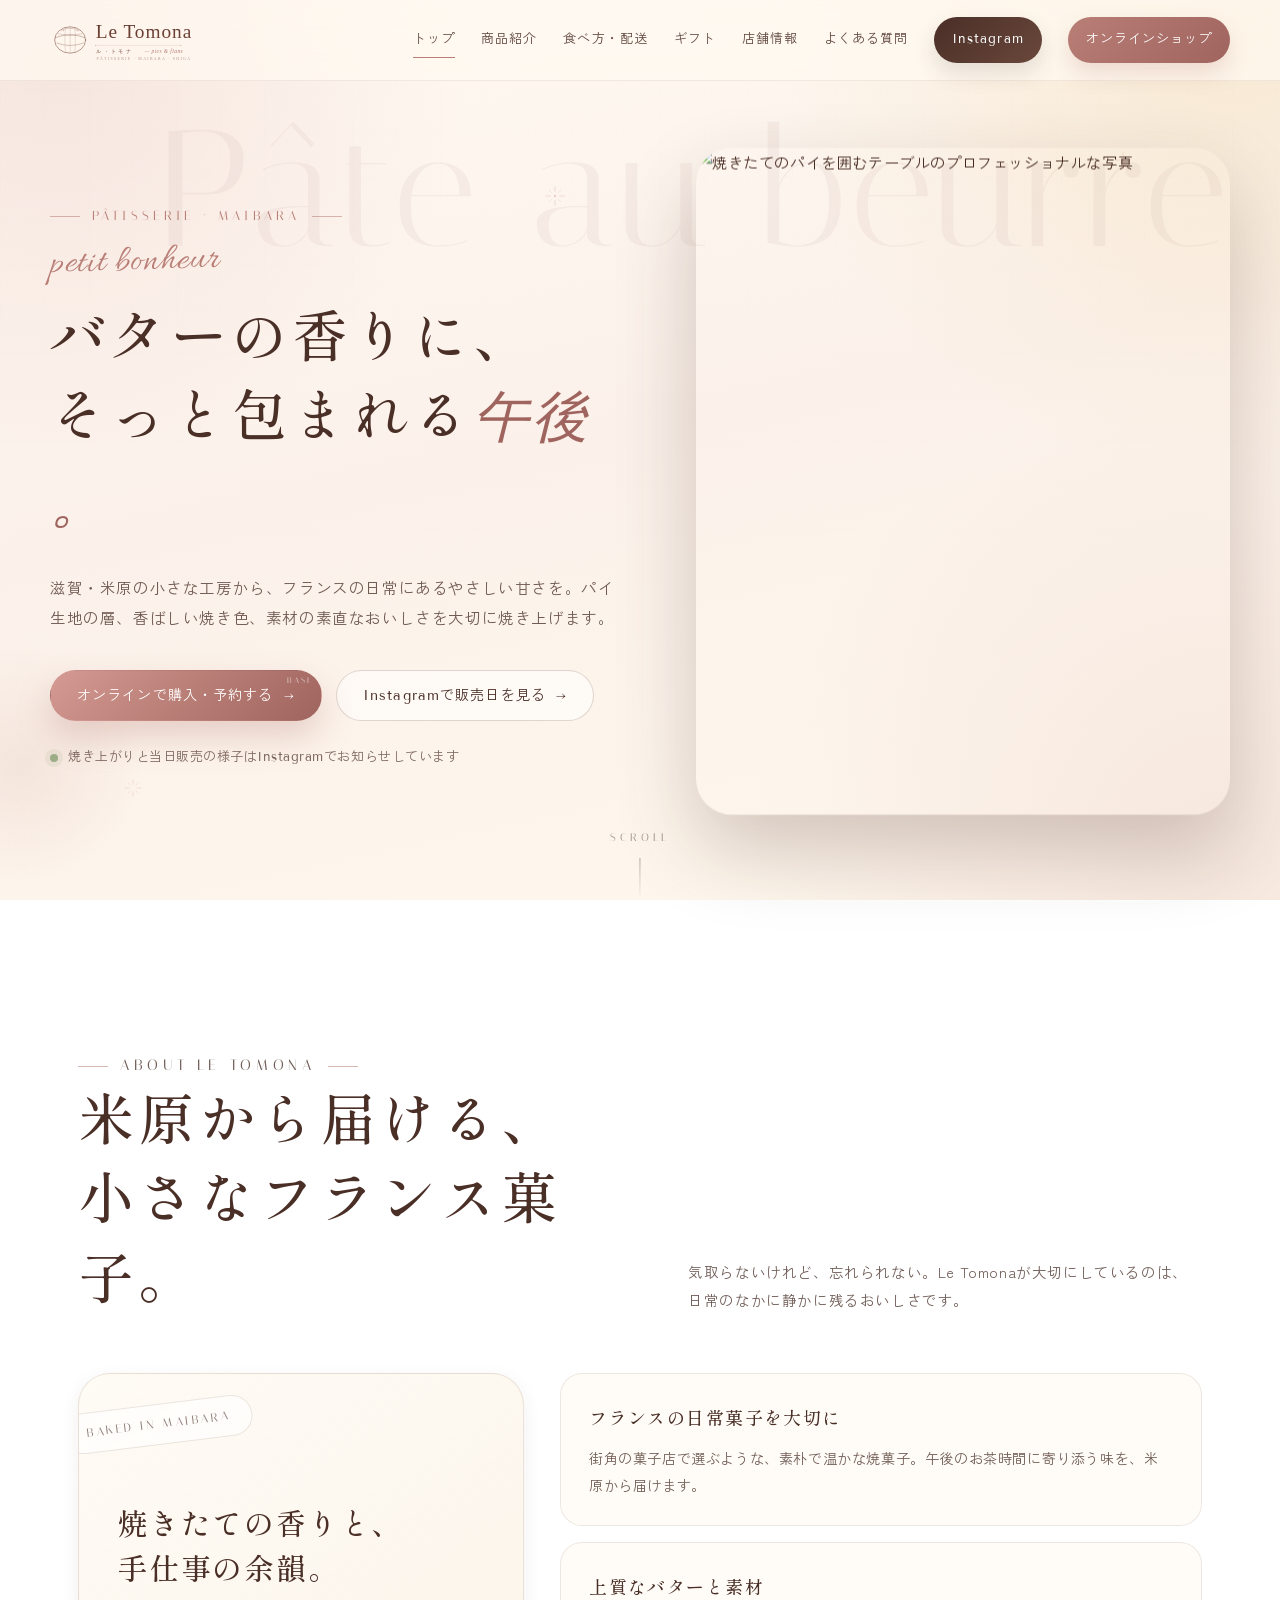
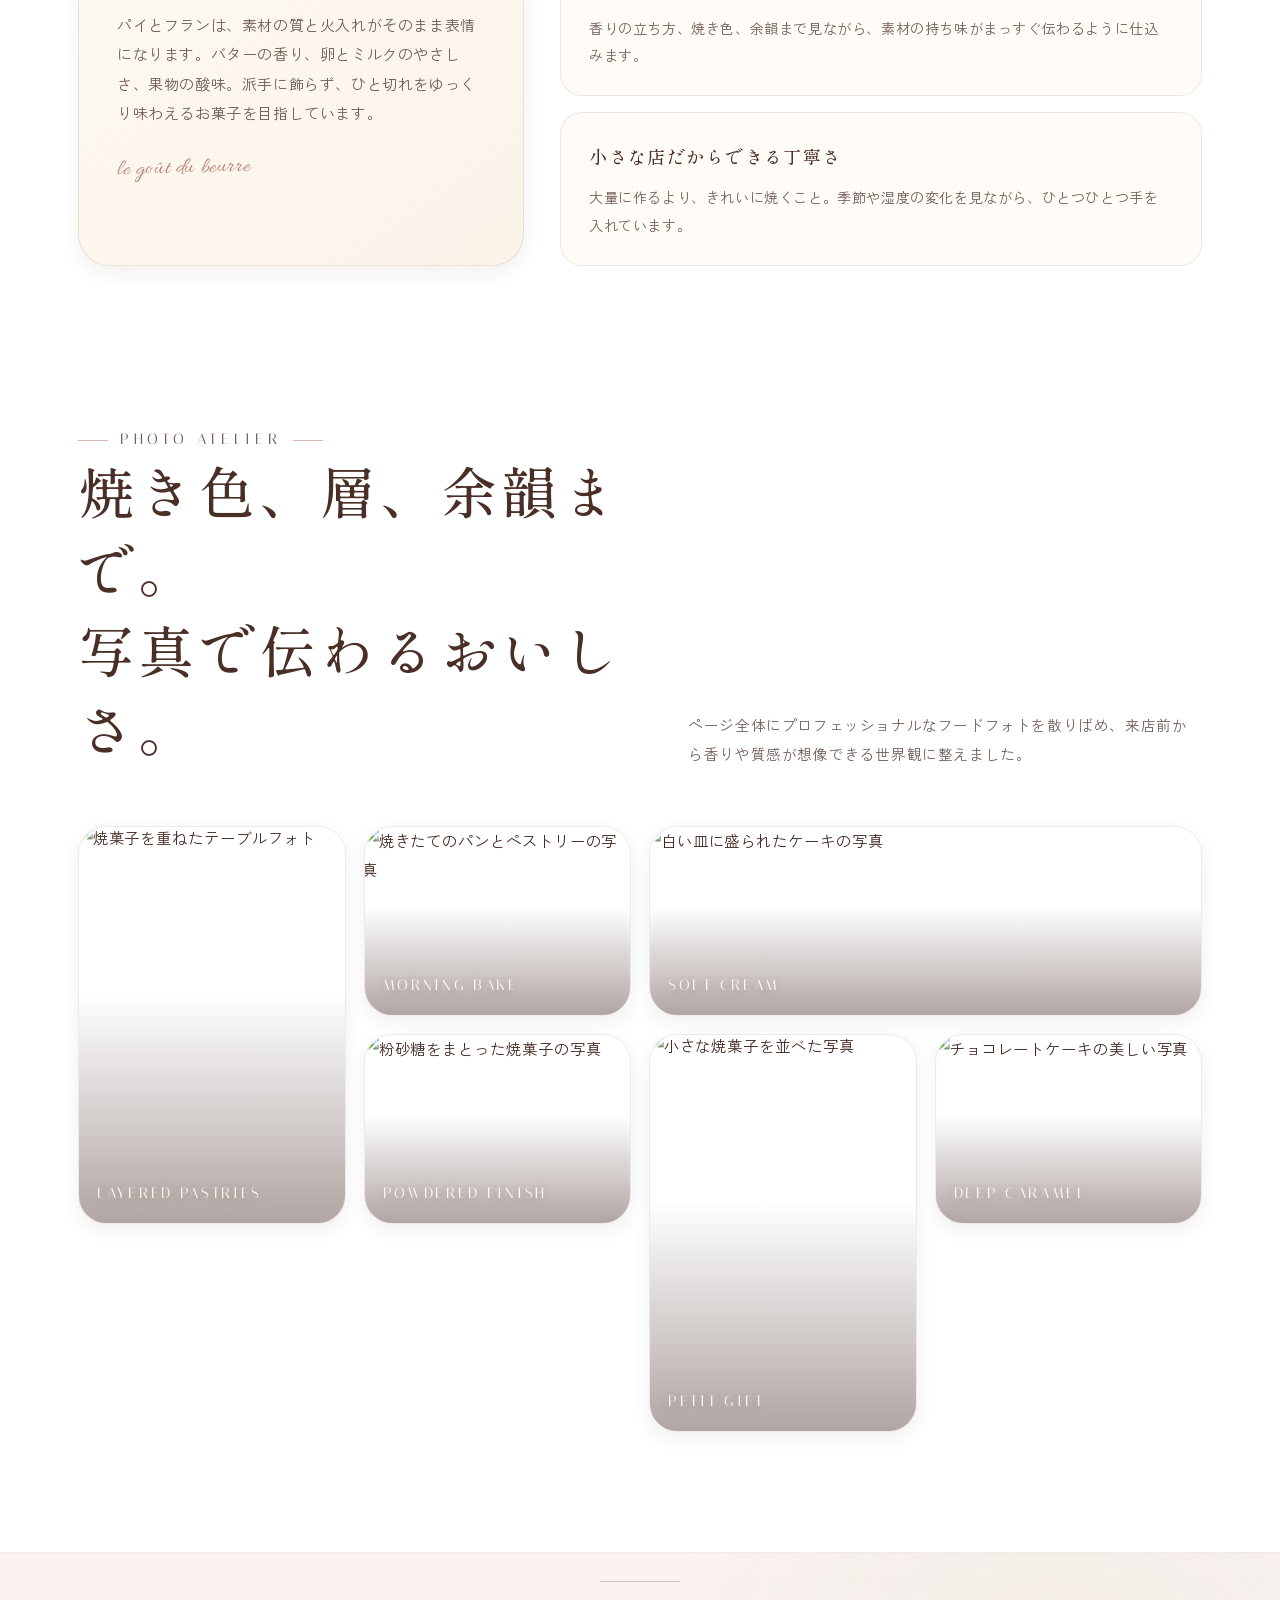
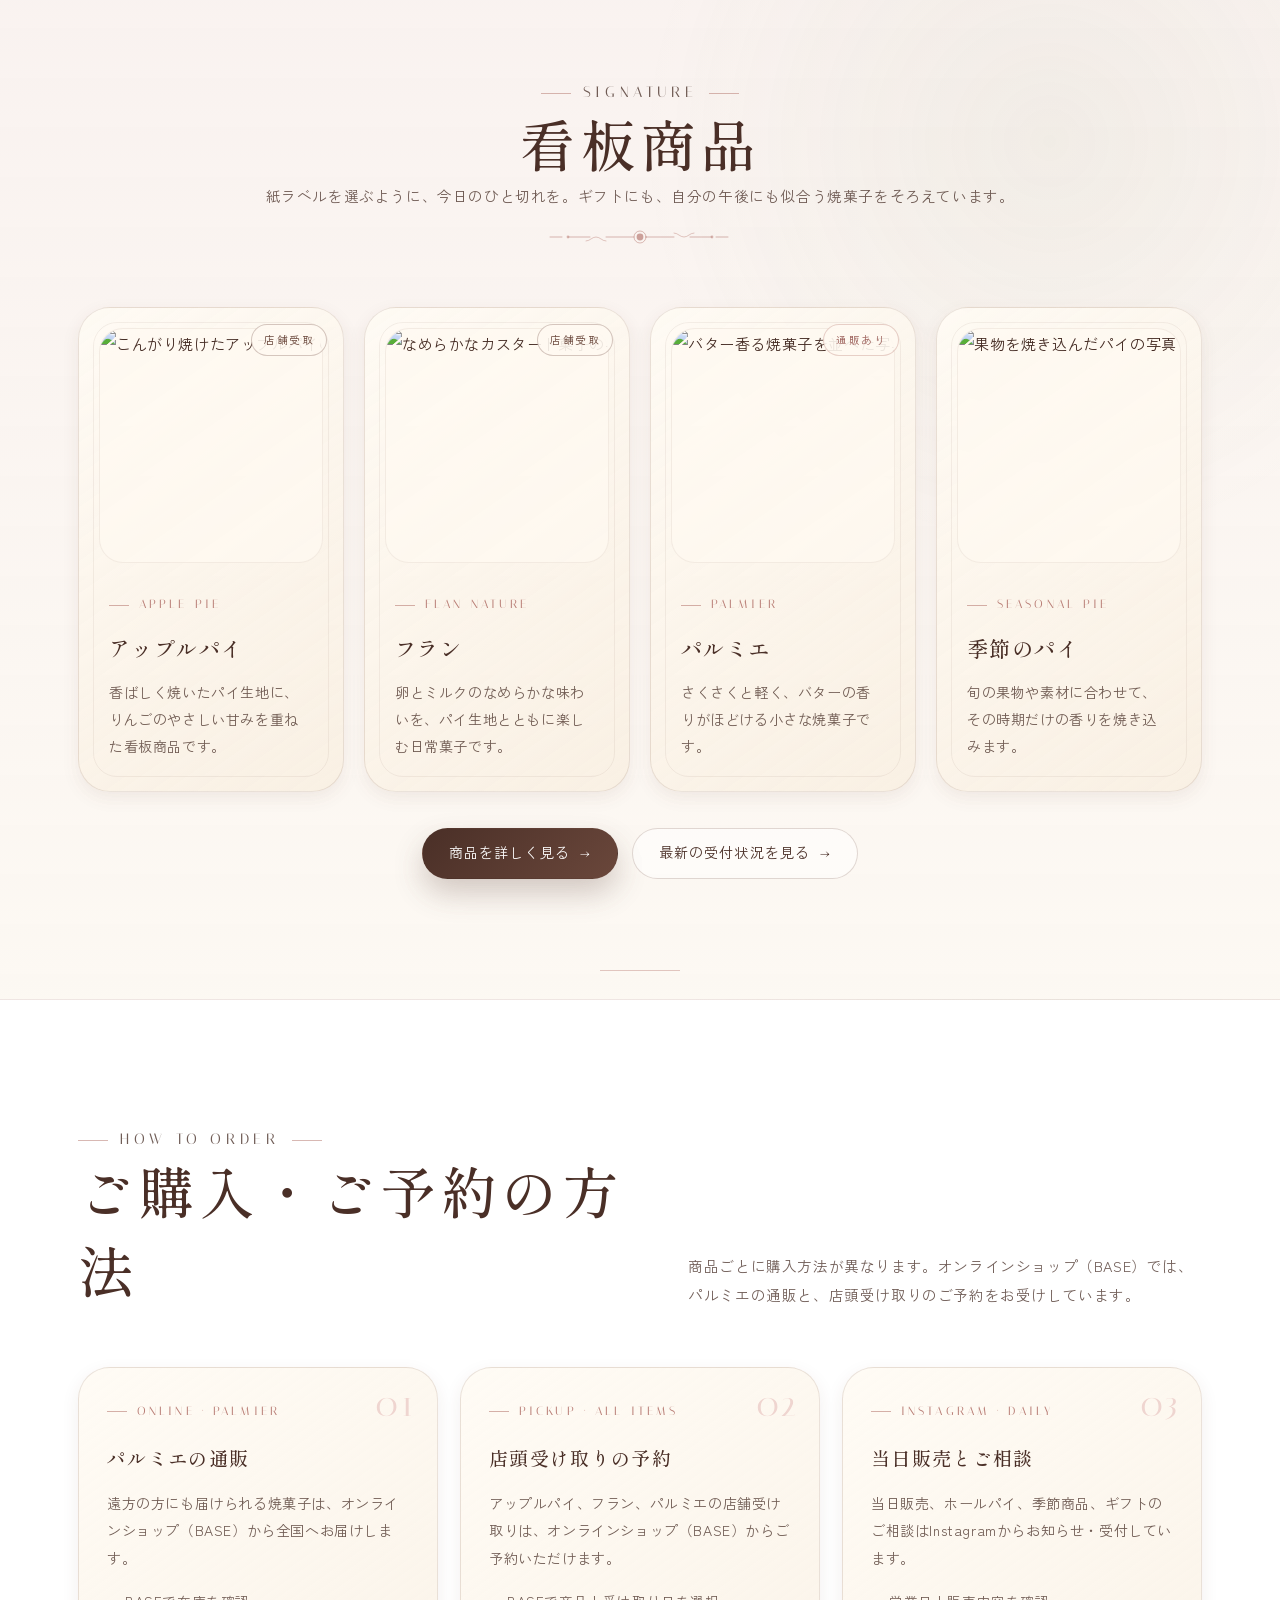
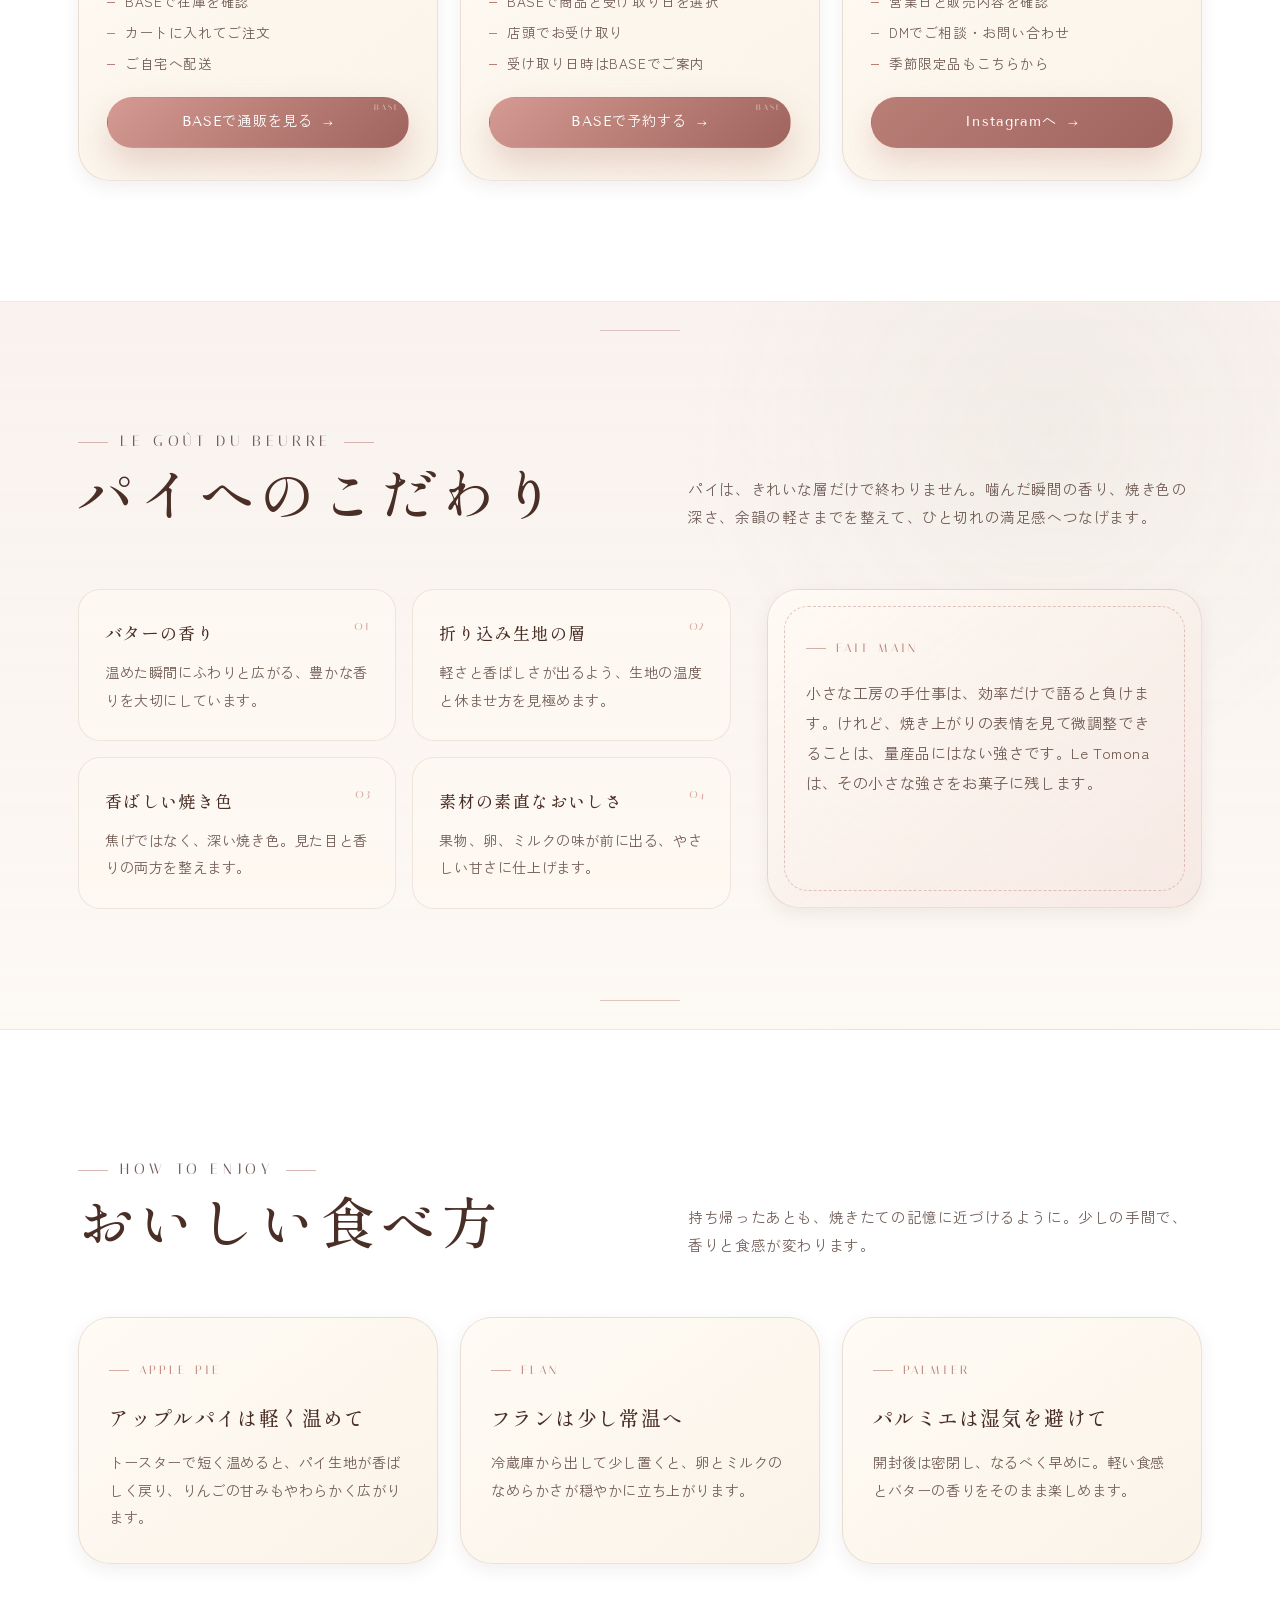
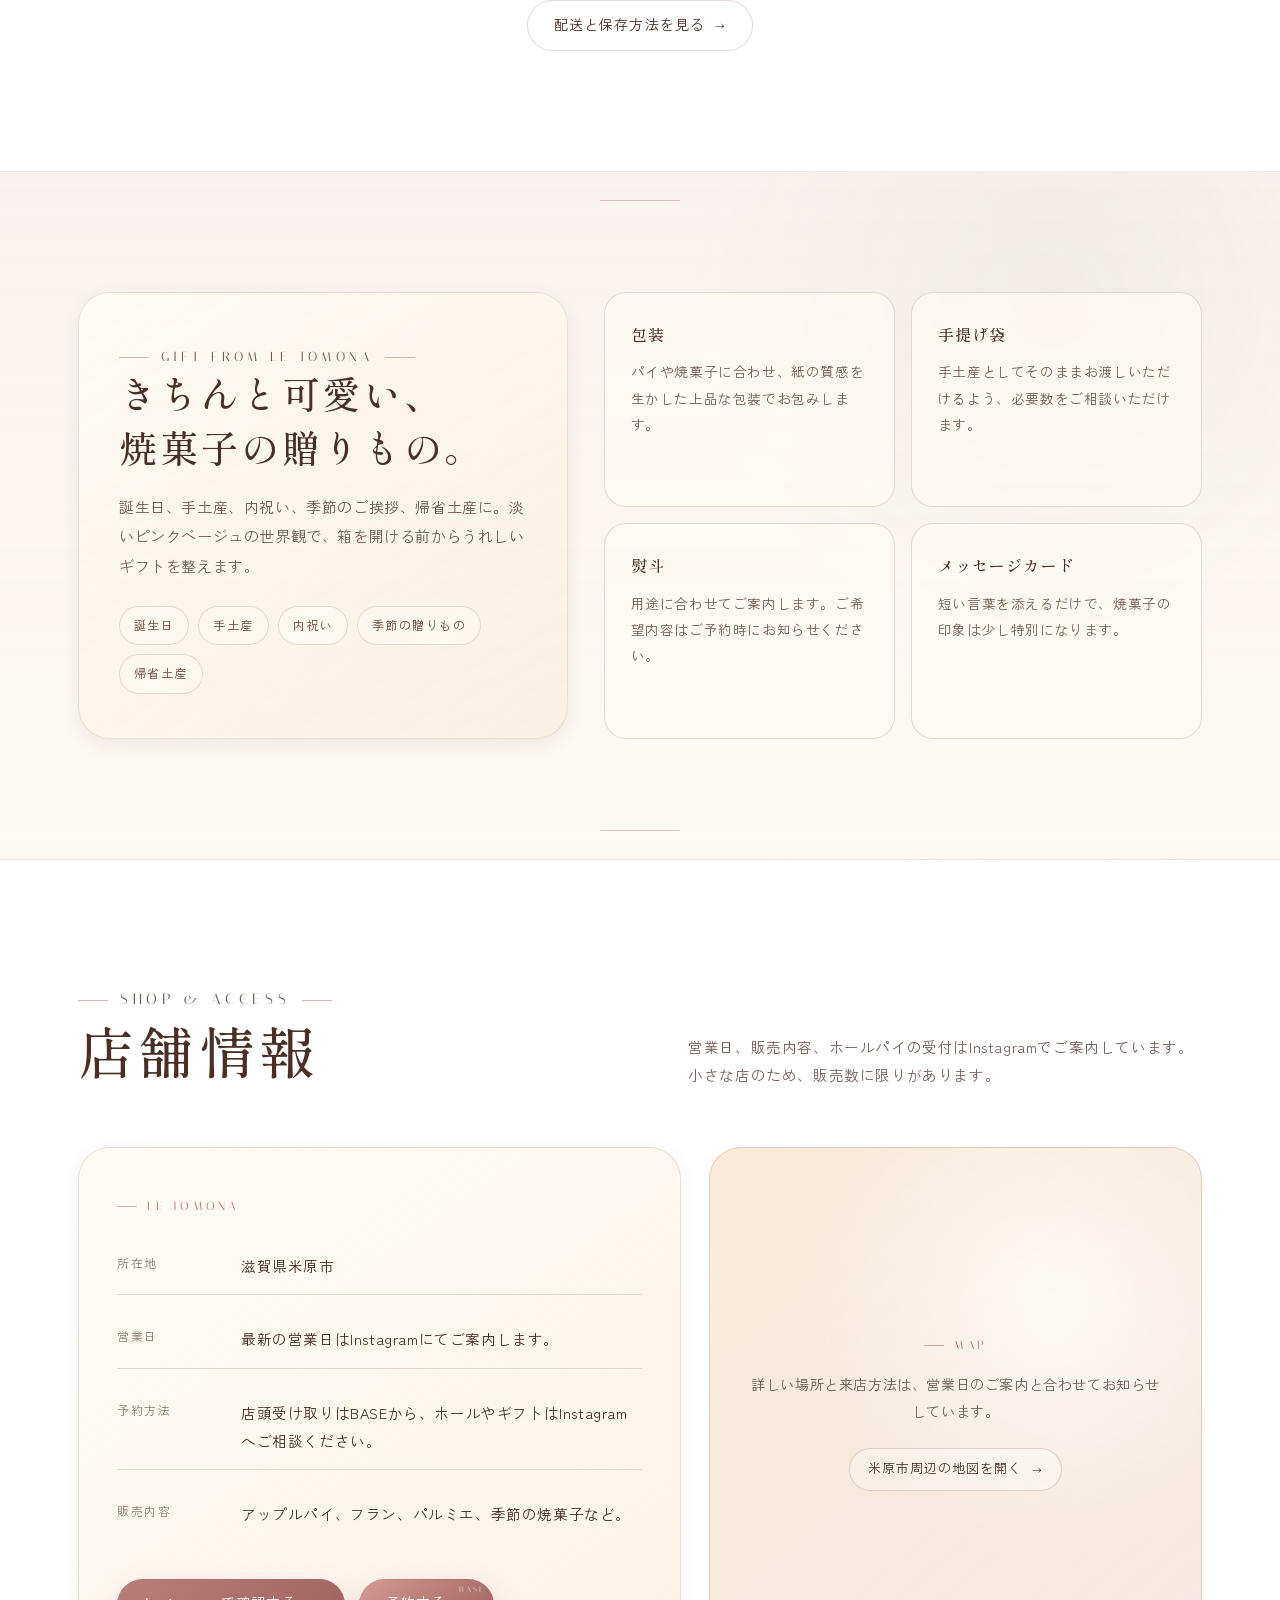
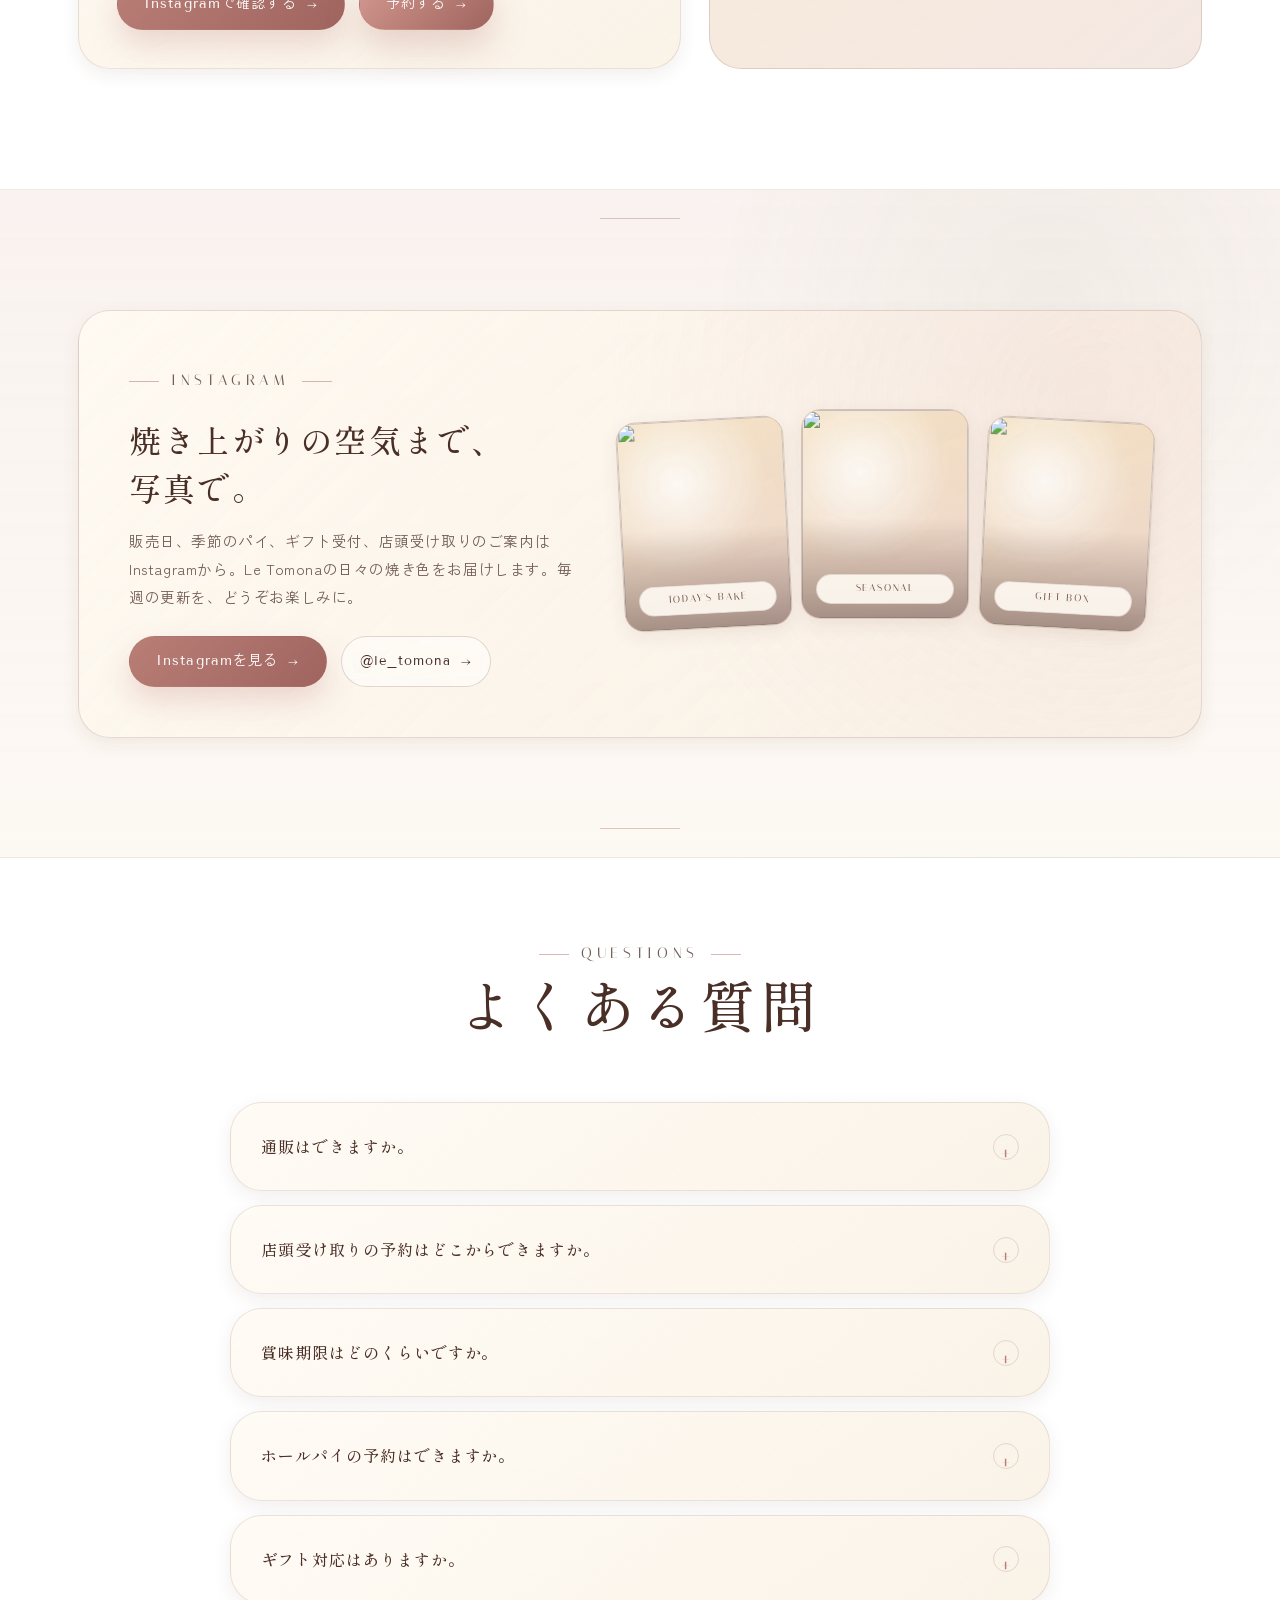
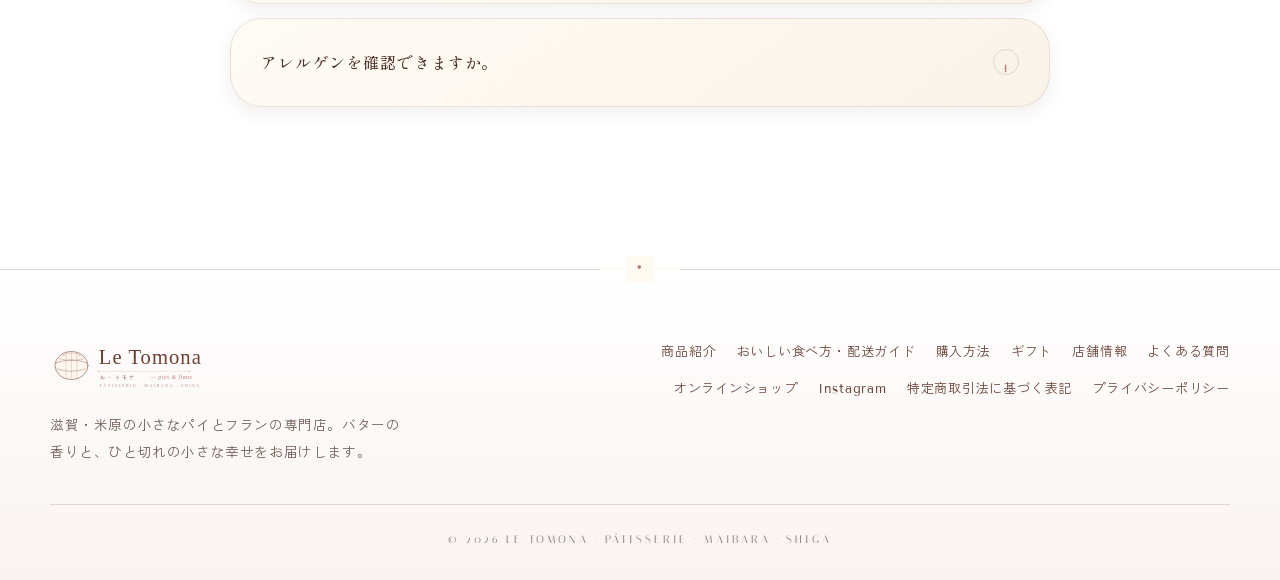
==== commit d8000376: "Refine hero to spotlight a single full-size photo" ====
--- a/index.html
+++ b/index.html
@@ -77,10 +77,6 @@
           <img src="https://images.unsplash.com/photo-1519915028121-7d3463d20b13?auto=format&fit=crop&w=1280&q=82" width="740" height="640" alt="焼きたてのパイを囲むテーブルのプロフェッショナルな写真" fetchpriority="high">
           <figcaption class="hero-ribbon"><span>Petit</span><strong>bonheur</strong></figcaption>
         </figure>
-        <div class="hero-photo-stack" aria-label="焼菓子の写真コラージュ">
-          <img src="https://images.unsplash.com/photo-1555507036-ab1f4038808a?auto=format&fit=crop&w=520&q=80" width="220" height="280" alt="焼き上がったクロワッサンと焼菓子" loading="lazy">
-          <img src="https://images.unsplash.com/photo-1499636136210-6f4ee915583e?auto=format&fit=crop&w=520&q=80" width="220" height="280" alt="焼菓子を並べたティータイムの写真" loading="lazy">
-        </div>
       </div>
 
       <div class="scroll-hint" aria-hidden="true">SCROLL</div>
--- a/styles.css
+++ b/styles.css
@@ -765,68 +765,30 @@
 
 .hero-card {
   position: relative;
-  padding: 28px;
   margin: 0;
-  border: 1px solid rgba(117, 82, 69, .16);
-  border-radius: 48px;
-  background:
-    linear-gradient(145deg, rgba(255, 255, 255, .55), rgba(248, 237, 221, .52)),
-    radial-gradient(circle at 30% 15%, rgba(255, 255, 255, .72), transparent 36%);
-  box-shadow: var(--shadow-lg);
+  border-radius: 36px;
+  overflow: hidden;
+  box-shadow: 0 36px 80px rgba(74, 47, 39, .24);
 }
 
 .hero-card::before {
-  content: "Le goût du beurre";
-  position: absolute;
-  top: 22px;
-  left: 28px;
-  z-index: 2;
-  padding: 8px 14px;
-  font-family: var(--display);
-  font-size: 13px;
-  letter-spacing: .18em;
-  color: var(--choco-2);
-  background: rgba(255, 250, 242, .9);
-  border: 1px solid rgba(117, 82, 69, .16);
-  border-radius: 999px;
-  box-shadow: 0 8px 20px rgba(74, 47, 39, .08);
+  content: none;
 }
 
 .hero-card::after {
-  content: "";
-  position: absolute;
-  inset: 18px;
-  border: 1px solid rgba(117, 82, 69, .10);
-  border-radius: 34px;
-  pointer-events: none;
+  content: none;
 }
 
 .hero-card img {
   display: block;
-  width: min(100%, 540px);
-  margin: 0 auto;
-  filter: drop-shadow(0 28px 34px rgba(74, 47, 39, .18));
+  width: 100%;
+  min-height: clamp(420px, 70vh, 760px);
+  object-fit: cover;
+  filter: saturate(1.06) contrast(1.04);
 }
 
 .hero-ribbon {
-  position: absolute;
-  right: 18px;
-  bottom: -22px;
-  width: 138px;
-  aspect-ratio: 1;
-  border-radius: 999px;
-  display: grid;
-  place-items: center;
-  text-align: center;
-  color: var(--choco);
-  font-family: var(--display);
-  font-size: 13px;
-  line-height: 1.4;
-  letter-spacing: .15em;
-  background: rgba(255, 250, 242, .94);
-  border: 1px solid rgba(117, 82, 69, .18);
-  box-shadow: var(--shadow-sm);
-  animation: floatSpin 16s ease-in-out infinite;
+  display: none;
 }
 
 .hero-ribbon::before {
@@ -2453,33 +2415,14 @@
    Editorial photo system
    ========================================================================= */
 
-.hero-card {
-  overflow: hidden;
-}
-
 .hero-card img {
-  width: 100%;
   max-width: none;
-  aspect-ratio: 1.08 / 1;
-  object-fit: cover;
-  border-radius: 34px;
-  filter: saturate(1.02) contrast(1.02) drop-shadow(0 28px 34px rgba(74, 47, 39, .18));
-}
-
-.hero-card::after {
-  background: linear-gradient(180deg, rgba(255, 250, 242, 0), rgba(67, 42, 34, .18));
-  mix-blend-mode: multiply;
+  aspect-ratio: 4 / 5;
+  border-radius: 0;
 }
 
 .hero-photo-stack {
-  position: absolute;
-  right: -24px;
-  bottom: -42px;
-  z-index: 3;
-  display: flex;
-  align-items: flex-end;
-  gap: 12px;
-  pointer-events: none;
+  display: none;
 }
 
 .hero-photo-stack img {
